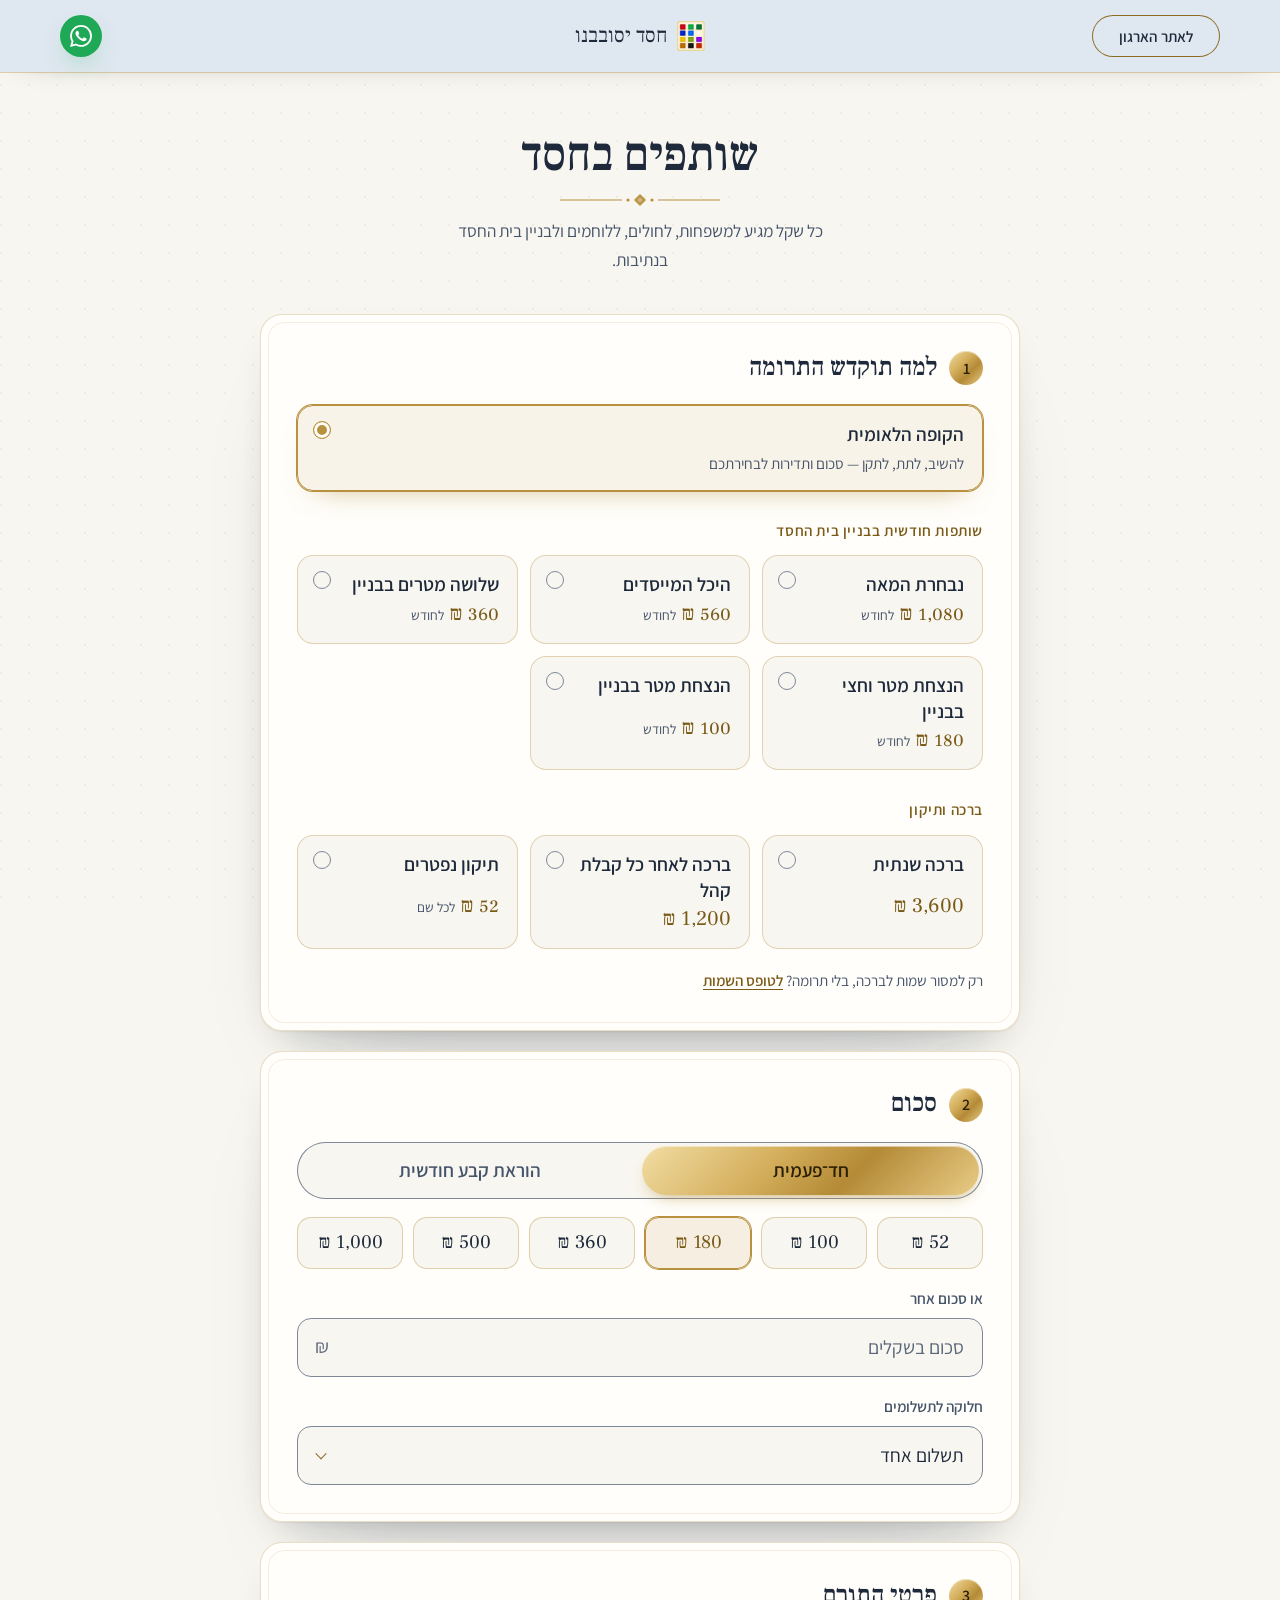
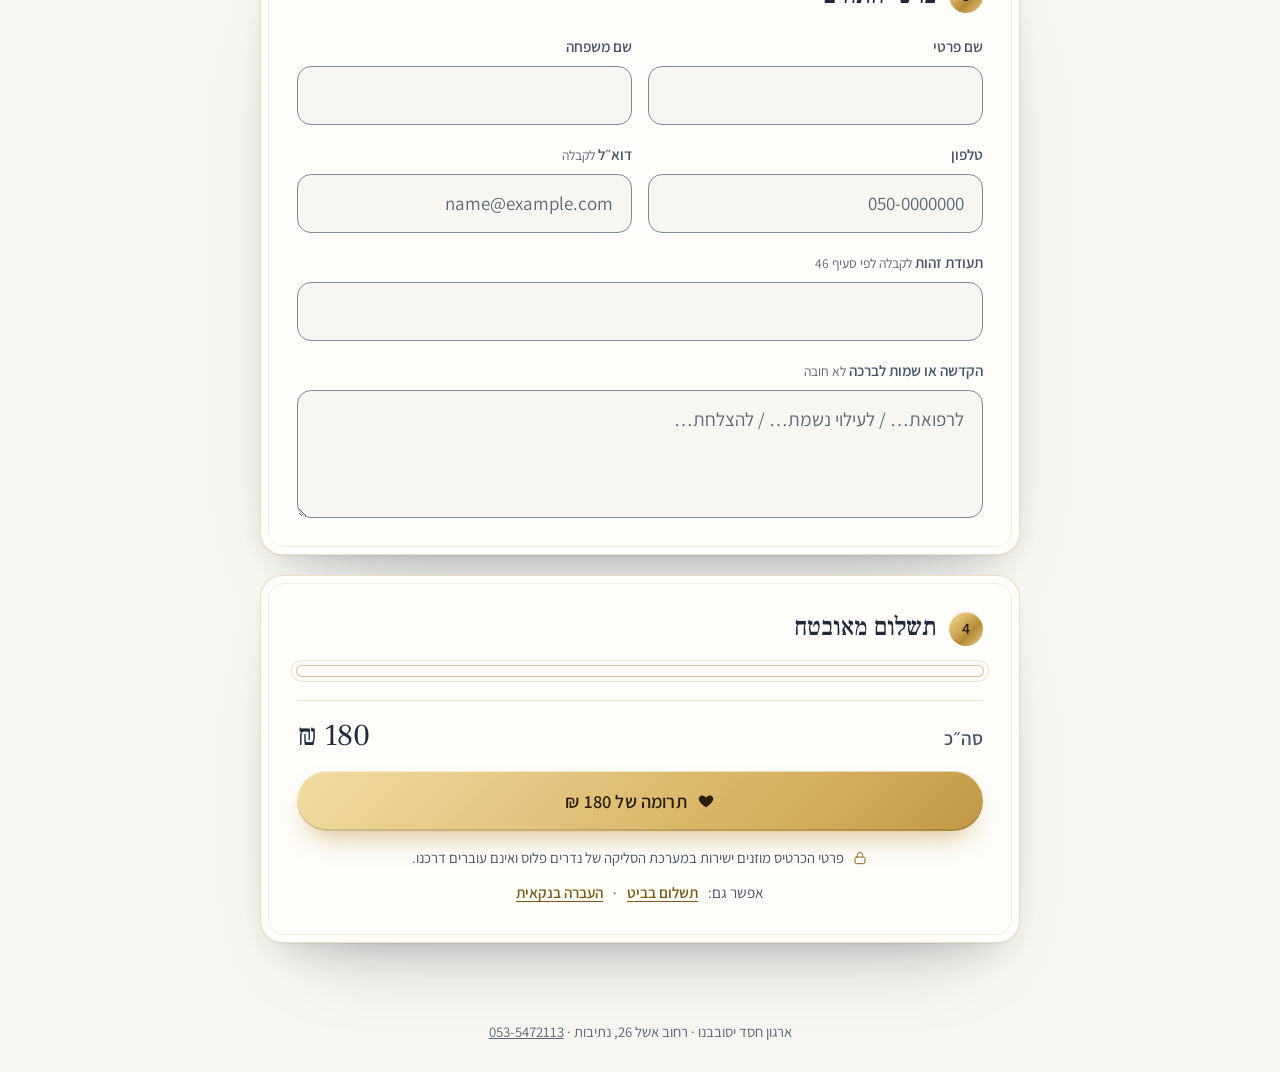
==== donate/index.html @ ac328bd1 "Donation page (donate/): own design, Nedarim Plus iframe for card fields; not linked from the site y" ====
<!DOCTYPE html>
<html lang="he" dir="rtl">
<head>
<meta charset="UTF-8">
<meta name="viewport" content="width=device-width, initial-scale=1, viewport-fit=cover">
<title>תרומה — חסד יסובבנו</title>
<meta name="description" content="שותפים במפעל החסד של ארגון חסד יסובבנו — תרומה חד־פעמית או הוראת קבע, בתשלום מאובטח.">
<meta name="theme-color" content="#DCE6F0">
<meta property="og:title" content="שותפים בחסד — חסד יסובבנו">
<meta property="og:description" content="תרומה חד־פעמית או הוראת קבע לארגון חסד יסובבנו, נתיבות">
<meta property="og:type" content="website">
<meta property="og:locale" content="he_IL">
<meta property="og:image" content="../og-image.jpg">
<link rel="icon" href="../favicon-32.png" sizes="32x32" type="image/png">
<link rel="apple-touch-icon" href="../apple-touch-icon.png">
<link rel="preload" href="../assets/fonts/frank-ruhl-libre-hebrew-500-normal.woff2" as="font" type="font/woff2" crossorigin>
<link rel="preload" href="../assets/fonts/assistant-hebrew-400-normal.woff2" as="font" type="font/woff2" crossorigin>
<link rel="preconnect" href="https://www.matara.pro">
<script>
  (function () {
    var d = document.documentElement, p = null, m = null;
    try { p = localStorage.getItem('hy-palette'); m = localStorage.getItem('hy-mode'); } catch (e) {}
    if (p !== 'sky' && p !== 'sage' && p !== 'dusk') p = 'sky';
    if (m !== 'light' && m !== 'dark') m = 'light';
    d.setAttribute('data-palette', p);
    d.setAttribute('data-mode', m);
    d.classList.add('js');
  })();
</script>
<link rel="stylesheet" href="../assets/css/site.css">
<link rel="stylesheet" href="../assets/css/donate.css">
<script type="module" src="../assets/js/donate.js"></script>
</head>
<body class="give-page">
<a class="skip-link" href="#give">דלג לטופס התרומה</a>

<svg class="sprite" aria-hidden="true" focusable="false" xmlns="http://www.w3.org/2000/svg">
  <symbol id="orn" viewBox="0 0 160 14"><g fill="none" stroke="currentColor" stroke-width="1"><path d="M0 7h62M98 7h62"/><path d="M80 1.5l5.5 5.5L80 12.5 74.5 7z" fill="currentColor"/><path d="M80 4.2L82.8 7 80 9.8 77.2 7z" fill="#fff" fill-opacity=".35" stroke="none"/></g><circle cx="68" cy="7" r="1.6" fill="currentColor"/><circle cx="92" cy="7" r="1.6" fill="currentColor"/></symbol>
  <symbol id="i-heart" viewBox="0 0 24 24"><path d="M12 20.6s-7.6-4.6-9.3-9.5C1.6 7.9 3.6 4.6 7 4.6c2 0 3.4 1.1 5 3 1.6-1.9 3-3 5-3 3.4 0 5.4 3.3 4.3 6.5-1.7 4.9-9.3 9.5-9.3 9.5z" fill="currentColor"/></symbol>
  <symbol id="i-lock" viewBox="0 0 24 24"><g fill="none" stroke="currentColor" stroke-width="1.5" stroke-linecap="round" stroke-linejoin="round"><rect x="4.5" y="10.5" width="15" height="10" rx="2.5"/><path d="M8 10.5V7.8a4 4 0 018 0v2.7"/></g></symbol>
  <symbol id="i-check" viewBox="0 0 24 24"><path fill="none" stroke="currentColor" stroke-width="1.8" stroke-linecap="round" stroke-linejoin="round" d="M5 12.5l4.5 4.5L19 7.5"/></symbol>
  <symbol id="i-receipt" viewBox="0 0 24 24"><g fill="none" stroke="currentColor" stroke-width="1.4" stroke-linecap="round" stroke-linejoin="round"><path d="M6 3h12v18l-2-1.5L14 21l-2-1.5L10 21l-2-1.5L6 21z"/><path d="M9 8h6M9 12h6M9 16h4"/></g></symbol>
  <symbol id="i-wa" viewBox="0 0 24 24"><path fill="currentColor" d="M17.472 14.382c-.297-.149-1.758-.867-2.03-.967-.273-.099-.471-.148-.67.15-.197.297-.767.966-.94 1.164-.173.199-.347.223-.644.075-.297-.15-1.255-.463-2.39-1.475-.883-.788-1.48-1.761-1.653-2.059-.173-.297-.018-.458.13-.606.134-.133.298-.347.446-.52.149-.174.198-.298.298-.497.099-.198.05-.371-.025-.52-.075-.149-.669-1.612-.916-2.207-.242-.579-.487-.5-.669-.51-.173-.008-.371-.01-.57-.01-.198 0-.52.074-.792.372-.272.297-1.04 1.016-1.04 2.479 0 1.462 1.065 2.875 1.213 3.074.149.198 2.096 3.2 5.077 4.487.709.306 1.262.489 1.694.625.712.227 1.36.195 1.871.118.571-.085 1.758-.719 2.006-1.413.248-.694.248-1.289.173-1.413-.074-.124-.272-.198-.57-.347m-5.421 7.403h-.004a9.870 9.870 0 01-5.031-1.378l-.361-.214-3.741.982.998-3.648-.235-.374a9.860 9.860 0 01-1.51-5.26c.001-5.45 4.436-9.884 9.888-9.884 2.64 0 5.122 1.03 6.988 2.898a9.825 9.825 0 012.893 6.994c-.003 5.45-4.437 9.884-9.885 9.884m8.413-18.297A11.815 11.815 0 0012.05 0C5.495 0 .16 5.335.157 11.892c0 2.096.547 4.142 1.588 5.945L.057 24l6.305-1.654a11.882 11.882 0 005.683 1.448h.005c6.554 0 11.890-5.335 11.893-11.893a11.821 11.821 0 00-3.48-8.413z"/></symbol>
</svg>

<header class="site-header give-header">
  <div class="header-bar">
    <a class="btn btn--sm btn--line head-pill head-pill--start" href="../">לאתר הארגון</a>
    <a class="give-brand" href="../"><picture><source srcset="../assets/img/mark.webp" type="image/webp"><img src="../assets/img/mark.png" width="28" height="30" alt=""></picture><span>חסד יסובבנו</span></a>
    <a class="icon-btn icon-btn--wa head-wa" href="https://wa.me/972535472113" target="_blank" rel="noopener noreferrer"><svg width="22" height="22" aria-hidden="true"><use href="#i-wa"/></svg><span class="sr-only">שאלה בוואטסאפ</span></a>
  </div>
</header>

<main class="give-main">
  <section class="give-intro">
    <h1 class="title">שותפים בחסד</h1>
    <svg class="orn" aria-hidden="true"><use href="#orn"/></svg>
    <p class="lede">כל שקל מגיע למשפחות, לחולים, ללוחמים ולבניין בית החסד בנתיבות.</p>
  </section>

  <p class="give-test" data-test-banner hidden>מצב בדיקה — מוסד הבדיקות של נדרים פלוס, לא יתבצע חיוב אמיתי</p>

  <form class="give-form" id="give" novalidate>

    <!-- 1 · purpose -->
    <fieldset class="card give-step">
      <legend class="step-title"><span class="step-num" aria-hidden="true">1</span>למה תוקדש התרומה</legend>

      <div class="cat-group">
        <label class="cat cat--wide">
          <input type="radio" name="cat" value="free" checked
                 data-groupe="הקופה הלאומית. להשיב לתת לתקן" data-kind="free">
          <span class="cat-body">
            <span class="cat-name">הקופה הלאומית</span>
            <span class="cat-note">להשיב, לתת, לתקן — סכום ותדירות לבחירתכם</span>
          </span>
        </label>
      </div>

      <p class="cat-head">שותפות חודשית בבניין בית החסד</p>
      <div class="cat-group cat-group--grid">
        <label class="cat">
          <input type="radio" name="cat" value="meah" data-groupe="נבחרת המאה 1080 שח בחודש" data-kind="monthly" data-amount="1080">
          <span class="cat-body"><span class="cat-name">נבחרת המאה</span><span class="cat-price">1,080 ₪ <small>לחודש</small></span></span>
        </label>
        <label class="cat">
          <input type="radio" name="cat" value="meyasdim" data-groupe="היכל המיסדים 560 שח בחודש" data-kind="monthly" data-amount="560">
          <span class="cat-body"><span class="cat-name">היכל המייסדים</span><span class="cat-price">560 ₪ <small>לחודש</small></span></span>
        </label>
        <label class="cat">
          <input type="radio" name="cat" value="3m" data-groupe="שלוש מטרים לבנין 360 שח בחודש" data-kind="monthly" data-amount="360">
          <span class="cat-body"><span class="cat-name">שלושה מטרים בבניין</span><span class="cat-price">360 ₪ <small>לחודש</small></span></span>
        </label>
        <label class="cat">
          <input type="radio" name="cat" value="1.5m" data-groupe="הנצחת מטר וחצי בבנין 180 שח בחודש" data-kind="monthly" data-amount="180">
          <span class="cat-body"><span class="cat-name">הנצחת מטר וחצי בבניין</span><span class="cat-price">180 ₪ <small>לחודש</small></span></span>
        </label>
        <label class="cat">
          <input type="radio" name="cat" value="1m" data-groupe="הנצחת מטר בבנין 100 שח בחודש" data-kind="monthly" data-amount="100">
          <span class="cat-body"><span class="cat-name">הנצחת מטר בבניין</span><span class="cat-price">100 ₪ <small>לחודש</small></span></span>
        </label>
      </div>

      <p class="cat-head">ברכה ותיקון</p>
      <div class="cat-group cat-group--grid">
        <label class="cat">
          <input type="radio" name="cat" value="shnatit" data-groupe="ברכה שנתית 3600" data-kind="once" data-amount="3600">
          <span class="cat-body"><span class="cat-name">ברכה שנתית</span><span class="cat-price">3,600 ₪</span></span>
        </label>
        <label class="cat">
          <input type="radio" name="cat" value="kabala" data-groupe="ברכה לאחר כל קבלת קהל 1200" data-kind="once" data-amount="1200">
          <span class="cat-body"><span class="cat-name">ברכה לאחר כל קבלת קהל</span><span class="cat-price">1,200 ₪</span></span>
        </label>
        <label class="cat">
          <input type="radio" name="cat" value="niftarim" data-groupe='תיקון נפטרים 52 ש"ח לשם' data-kind="perName" data-amount="52">
          <span class="cat-body"><span class="cat-name">תיקון נפטרים</span><span class="cat-price">52 ₪ <small>לכל שם</small></span></span>
        </label>
      </div>
      <div data-extra-cats hidden>
        <p class="cat-head">מטרות נוספות</p>
        <div class="cat-group cat-group--grid" data-extra-grid></div>
      </div>
      <p class="cat-aside">רק למסור שמות לברכה, בלי תרומה? <a href="https://www.matara.pro/nedarimplus/Forms/2718.html?Version=1&amp;FromMosadId=5776132" target="_blank" rel="noopener noreferrer">לטופס השמות</a></p>
    </fieldset>

    <!-- 2 · amount -->
    <fieldset class="card give-step" data-amount-step>
      <legend class="step-title"><span class="step-num" aria-hidden="true">2</span>סכום</legend>

      <div class="freq" role="radiogroup" aria-label="סוג התרומה" data-freq-group>
        <label class="freq-opt"><input type="radio" name="freq" value="once" checked><span>חד־פעמית</span></label>
        <label class="freq-opt"><input type="radio" name="freq" value="monthly"><span>הוראת קבע חודשית</span></label>
      </div>

      <div class="chips" data-chips>
        <label class="chip"><input type="radio" name="chip" value="52"><span>52 ₪</span></label>
        <label class="chip"><input type="radio" name="chip" value="100"><span>100 ₪</span></label>
        <label class="chip"><input type="radio" name="chip" value="180" checked><span>180 ₪</span></label>
        <label class="chip"><input type="radio" name="chip" value="360"><span>360 ₪</span></label>
        <label class="chip"><input type="radio" name="chip" value="500"><span>500 ₪</span></label>
        <label class="chip"><input type="radio" name="chip" value="1000"><span>1,000 ₪</span></label>
      </div>
      <div class="field field--amount" data-custom-amount>
        <label for="g-amount">או סכום אחר</label>
        <div class="amount-wrap"><input id="g-amount" name="amount" type="text" inputmode="numeric" autocomplete="off" placeholder="סכום בשקלים" aria-describedby="g-amount-err"><span class="amount-cur" aria-hidden="true">₪</span></div>
        <p class="field-err" id="g-amount-err" data-err-for="amount"></p>
      </div>

      <div class="fixed-amount" data-fixed-amount hidden>
        <span class="fixed-label" data-fixed-label></span>
        <span class="fixed-sum" data-fixed-sum></span>
      </div>

      <div class="field" data-names-field hidden>
        <label for="g-names">שמות הנפטרים — שם אחד בכל שורה</label>
        <textarea id="g-names" name="names" rows="4" placeholder="פלוני בן פלונית" aria-describedby="g-names-err"></textarea>
        <p class="field-err" id="g-names-err" data-err-for="names"></p>
      </div>

      <div class="row-2">
        <div class="field" data-payments-field>
          <label for="g-payments">חלוקה לתשלומים</label>
          <div class="select"><select id="g-payments" name="payments">
            <option value="1">תשלום אחד</option>
            <option value="2">2 תשלומים</option><option value="3">3 תשלומים</option><option value="4">4 תשלומים</option>
            <option value="5">5 תשלומים</option><option value="6">6 תשלומים</option><option value="10">10 תשלומים</option>
            <option value="12">12 תשלומים</option>
          </select></div>
        </div>
        <div class="field" data-months-field hidden>
          <label for="g-months">משך הוראת הקבע</label>
          <div class="select"><select id="g-months" name="months">
            <option value="">ללא הגבלה</option>
            <option value="12">12 חודשים</option>
            <option value="24">24 חודשים</option>
            <option value="36">36 חודשים</option>
          </select></div>
        </div>
      </div>
    </fieldset>

    <!-- 3 · donor -->
    <fieldset class="card give-step">
      <legend class="step-title"><span class="step-num" aria-hidden="true">3</span>פרטי התורם</legend>
      <div class="row-2">
        <div class="field"><label for="g-first">שם פרטי</label><input id="g-first" name="first" type="text" autocomplete="given-name" maxlength="50" required aria-describedby="g-first-err"><p class="field-err" id="g-first-err" data-err-for="first"></p></div>
        <div class="field"><label for="g-last">שם משפחה</label><input id="g-last" name="last" type="text" autocomplete="family-name" maxlength="50" required aria-describedby="g-last-err"><p class="field-err" id="g-last-err" data-err-for="last"></p></div>
      </div>
      <div class="row-2">
        <div class="field"><label for="g-phone">טלפון</label><input id="g-phone" name="phone" type="tel" autocomplete="tel" inputmode="tel" dir="ltr" maxlength="20" placeholder="050-0000000" required aria-describedby="g-phone-err"><p class="field-err" id="g-phone-err" data-err-for="phone"></p></div>
        <div class="field"><label for="g-mail">דוא״ל <span class="opt">לקבלה</span></label><input id="g-mail" name="mail" type="email" autocomplete="email" dir="ltr" maxlength="50" placeholder="name@example.com" aria-describedby="g-mail-err"><p class="field-err" id="g-mail-err" data-err-for="mail"></p></div>
      </div>
      <div class="field"><label for="g-zeout">תעודת זהות <span class="opt" data-zeout-opt>לקבלה לפי סעיף 46</span></label><input id="g-zeout" name="zeout" type="text" inputmode="numeric" autocomplete="off" dir="ltr" maxlength="9" aria-describedby="g-zeout-err"><p class="field-err" id="g-zeout-err" data-err-for="zeout"></p></div>
      <div class="field" data-dedication-field><label for="g-comment">הקדשה או שמות לברכה <span class="opt">לא חובה</span></label><textarea id="g-comment" name="comment" rows="2" maxlength="250" placeholder="לרפואת… / לעילוי נשמת… / להצלחת…"></textarea></div>
    </fieldset>

    <!-- 4 · payment -->
    <fieldset class="card give-step give-pay">
      <legend class="step-title"><span class="step-num" aria-hidden="true">4</span>תשלום מאובטח</legend>

      <div class="card-slip" data-card-slip>
        <iframe id="NedarimFrame" title="פרטי כרטיס אשראי — נדרים פלוס" scrolling="no"></iframe>
        <p class="slip-loading" data-slip-loading>טוען טופס תשלום מאובטח…</p>
      </div>
      <p class="field-err field-err--card" data-err-for="card"></p>

      <div class="summary" aria-live="polite">
        <span class="summary-label">סה״כ</span>
        <span class="summary-sum" data-summary></span>
      </div>

      <button class="btn btn--lg btn--block give-submit" type="submit" data-submit>
        <svg width="18" height="18" aria-hidden="true"><use href="#i-heart"/></svg><span data-submit-label>לתרומה</span>
      </button>
      <p class="form-alert" role="alert" data-form-alert></p>

      <p class="secure-note"><svg width="16" height="16" aria-hidden="true"><use href="#i-lock"/></svg>פרטי הכרטיס מוזנים ישירות במערכת הסליקה של נדרים פלוס ואינם עוברים דרכנו.</p>
      <p class="alt-pay" data-alt-pay>אפשר גם: <a href="#" data-alt="bit">תשלום בביט</a><span aria-hidden="true">·</span><a href="#" data-alt="transfer">העברה בנקאית</a></p>
    </fieldset>
  </form>

  <!-- thanks -->
  <section class="card give-thanks" data-thanks tabindex="-1" hidden aria-labelledby="thanks-title">
    <span class="medal"><svg width="30" height="30" aria-hidden="true"><use href="#i-check"/></svg></span>
    <h2 class="title" id="thanks-title" data-thanks-title>תודה רבה!</h2>
    <svg class="orn" aria-hidden="true"><use href="#orn"/></svg>
    <p class="thanks-sum" data-thanks-sum></p>
    <p class="thanks-meta" data-thanks-meta></p>
    <p class="thanks-receipt" data-thanks-receipt hidden><svg width="18" height="18" aria-hidden="true"><use href="#i-receipt"/></svg>קבלה על התרומה תישלח לדוא״ל שהזנתם.</p>
    <p class="thanks-verse">וְהַבּוֹטֵחַ בַּה' חֶסֶד יְסוֹבְבֶנּוּ</p>
    <div class="thanks-actions">
      <a class="btn" data-share target="_blank" rel="noopener noreferrer"><svg width="18" height="18" aria-hidden="true"><use href="#i-wa"/></svg>שתפו חברים</a>
      <a class="btn btn--line" href="../">חזרה לאתר</a>
    </div>
  </section>
</main>

<footer class="give-foot">
  <p>ארגון חסד יסובבנו · רחוב אשל 26, נתיבות · <a href="tel:0535472113" dir="ltr">053-5472113</a></p>
</footer>
</body>
</html>
---- assets/css/site.css ----
/* חסד יסובבנו — royal edition: night, ivory, gold */

/* ---------- fonts ---------- */
@font-face { font-family: 'Frank Ruhl Libre'; font-style: normal; font-weight: 400; font-display: swap; src: url(../fonts/frank-ruhl-libre-hebrew-400-normal.woff2) format('woff2'); unicode-range: U+0307-0308, U+0590-05FF, U+200C-2010, U+20AA, U+25CC, U+FB1D-FB4F; }
@font-face { font-family: 'Frank Ruhl Libre'; font-style: normal; font-weight: 400; font-display: swap; src: url(../fonts/frank-ruhl-libre-latin-400-normal.woff2) format('woff2'); unicode-range: U+0000-00FF, U+0131, U+0152-0153, U+02BB-02BC, U+02C6, U+02DA, U+02DC, U+2000-206F, U+2074, U+20AC, U+2122, U+2191, U+2193, U+2212, U+2215, U+FEFF, U+FFFD; }
@font-face { font-family: 'Frank Ruhl Libre'; font-style: normal; font-weight: 500; font-display: swap; src: url(../fonts/frank-ruhl-libre-hebrew-500-normal.woff2) format('woff2'); unicode-range: U+0307-0308, U+0590-05FF, U+200C-2010, U+20AA, U+25CC, U+FB1D-FB4F; }
@font-face { font-family: 'Frank Ruhl Libre'; font-style: normal; font-weight: 500; font-display: swap; src: url(../fonts/frank-ruhl-libre-latin-500-normal.woff2) format('woff2'); unicode-range: U+0000-00FF, U+0131, U+0152-0153, U+02BB-02BC, U+02C6, U+02DA, U+02DC, U+2000-206F, U+2074, U+20AC, U+2122, U+2191, U+2193, U+2212, U+2215, U+FEFF, U+FFFD; }
@font-face { font-family: 'Assistant'; font-style: normal; font-weight: 400; font-display: swap; src: url(../fonts/assistant-hebrew-400-normal.woff2) format('woff2'); unicode-range: U+0307-0308, U+0590-05FF, U+200C-2010, U+20AA, U+25CC, U+FB1D-FB4F; }
@font-face { font-family: 'Assistant'; font-style: normal; font-weight: 400; font-display: swap; src: url(../fonts/assistant-latin-400-normal.woff2) format('woff2'); unicode-range: U+0000-00FF, U+0131, U+0152-0153, U+02BB-02BC, U+02C6, U+02DA, U+02DC, U+2000-206F, U+2074, U+20AC, U+2122, U+2191, U+2193, U+2212, U+2215, U+FEFF, U+FFFD; }
@font-face { font-family: 'Assistant'; font-style: normal; font-weight: 600; font-display: swap; src: url(../fonts/assistant-hebrew-600-normal.woff2) format('woff2'); unicode-range: U+0307-0308, U+0590-05FF, U+200C-2010, U+20AA, U+25CC, U+FB1D-FB4F; }
@font-face { font-family: 'Assistant'; font-style: normal; font-weight: 600; font-display: swap; src: url(../fonts/assistant-latin-600-normal.woff2) format('woff2'); unicode-range: U+0000-00FF, U+0131, U+0152-0153, U+02BB-02BC, U+02C6, U+02DA, U+02DC, U+2000-206F, U+2074, U+20AC, U+2122, U+2191, U+2193, U+2212, U+2215, U+FEFF, U+FFFD; }

/* ---------- palettes: 3 palettes × light / dark. "night" = the band surfaces (hero, pillars, footer) ---------- */
/* every text pair here is checked to WCAG 2.2 AA by tools/contrast-check.cjs */

/* 1 · כחול עדין — powder blue, ivory, gold */
:root, :root[data-palette="sky"] {
  color-scheme: light;
  --ivory: #F8F6F0; --ivory-2: #EEF2F6; --paper: #FFFEFB;
  --ink: #1E2A3B; --ink-2: #46546A; --ink-3: #5B6779;
  --night: #DCE6F0; --night-2: #E6EDF5; --night-3: #F1F5F9; --night-rgb: 220 230 240;
  --on-night: #1E2A3B; --on-night-2: #3E4C61;
  --band-card-1: #F7FAFC; --band-card-2: #EBF1F7;
  --medal-1: #FFFFFF; --medal-2: #EEF2F6; --bmedal-1: #FFFFFF; --bmedal-2: #E6EDF5;
  --gold: #B8913F; --gold-lo: #8E6B24; --gold-ink: #7A5A17; --gold-hi: #74561A; --gold-rgb: 184 145 63;
  --g1: #F1DDA4; --g2: #D4AE5B; --g3: #B48A36; --g4: #E8CC86; --on-gold: #2A1E05;
  --title-1: #1E2A3B; --title-2: #6E5418;
  --field-bg: #F8F6F0; --field-border: #7D8899;
  --ok: #2F6B3F; --danger: #B3263A;
  --shadow-rgb: 30 42 59; --sheen: rgb(255 255 255 / .9);
  --dust: #B08A3E;
}
:root[data-palette="sky"][data-mode="dark"] {
  color-scheme: dark;
  --ivory: #151B26; --ivory-2: #1A2130; --paper: #1F2838;
  --ink: #EEF1F5; --ink-2: #C5CCD7; --ink-3: #A3ADBC;
  --night: #263346; --night-2: #2C3A50; --night-3: #34455F; --night-rgb: 38 51 70;
  --on-night: #F5F2EA; --on-night-2: #CDD4DF;
  --band-card-1: #31405A; --band-card-2: #2A374D;
  --medal-1: #2A3549; --medal-2: #1F2838; --bmedal-1: #3A4B68; --bmedal-2: #2A374D;
  --gold: #CBA65A; --gold-lo: #D9B970; --gold-ink: #E3C887; --gold-hi: #E8D29C; --gold-rgb: 203 166 90;
  --title-1: #FFFFFF; --title-2: #E2C47E;
  --field-bg: #151B26; --field-border: #6F7B8E;
  --ok: #8FD3A0; --danger: #FF9AA6;
  --shadow-rgb: 0 0 0; --sheen: rgb(255 255 255 / .05);
  --dust: #F0D58E;
}

/* 2 · ירוק מרווה — sage, linen, brass */
:root[data-palette="sage"] {
  color-scheme: light;
  --ivory: #F7F6EF; --ivory-2: #EDF2EC; --paper: #FFFEFA;
  --ink: #1F2B25; --ink-2: #46554C; --ink-3: #5A6A60;
  --night: #DCE7DD; --night-2: #E6EEE6; --night-3: #F1F6F0; --night-rgb: 220 231 221;
  --on-night: #1F2B25; --on-night-2: #3F5046;
  --band-card-1: #F7FAF6; --band-card-2: #EBF2EB;
  --medal-1: #FFFFFF; --medal-2: #EDF2EC; --bmedal-1: #FFFFFF; --bmedal-2: #E6EEE6;
  --gold: #A88A3E; --gold-lo: #83681F; --gold-ink: #6F5714; --gold-hi: #6A5313; --gold-rgb: 168 138 62;
  --g1: #EFE2AE; --g2: #CDB062; --g3: #A98C3A; --g4: #E2CF8A; --on-gold: #261D06;
  --title-1: #1F2B25; --title-2: #66501A;
  --field-bg: #F7F6EF; --field-border: #7B887F;
  --ok: #2F6B3F; --danger: #B3263A;
  --shadow-rgb: 31 43 37; --sheen: rgb(255 255 255 / .9);
  --dust: #A88A3E;
}
/* dark: every palette shares one night; the palette lives in its stone — emerald (ברקת) set in brass */
:root[data-palette="sage"][data-mode="dark"] {
  color-scheme: dark;
  --ivory: #151B26; --ivory-2: #1A2130; --paper: #1F2838;
  --ink: #EEF1F5; --ink-2: #C5CCD7; --ink-3: #A3ADBC;
  --night: #263346; --night-2: #2C3A50; --night-3: #34455F; --night-rgb: 38 51 70;
  --on-night: #F5F2EA; --on-night-2: #CDD4DF;
  --band-card-1: #31405A; --band-card-2: #2A374D;
  --medal-1: #2A3549; --medal-2: #1F2838; --bmedal-1: #3A4B68; --bmedal-2: #2A374D;
  --gold: #4CC596; --gold-lo: #5FD3A5; --gold-ink: #7FDDB5; --gold-hi: #9BE6C6; --gold-rgb: 76 197 150;
  --title-1: #FFFFFF; --title-2: #A8E8CB;
  --field-bg: #151B26; --field-border: #6F7B8E;
  --ok: #8FD3A0; --danger: #FF9AA6;
  --shadow-rgb: 0 0 0; --sheen: rgb(255 255 255 / .05);
  --dust: #9BE6C6;
}

/* 3 · סגול ערב — dusk mauve, pearl, rose gold */
:root[data-palette="dusk"] {
  color-scheme: light;
  --ivory: #F8F5F3; --ivory-2: #F1ECF2; --paper: #FFFEFC;
  --ink: #2A2230; --ink-2: #54485C; --ink-3: #685C70;
  --night: #E6DEEA; --night-2: #EEE8F1; --night-3: #F6F2F8; --night-rgb: 230 222 234;
  --on-night: #2A2230; --on-night-2: #4A3F52;
  --band-card-1: #FBF8FC; --band-card-2: #F1EBF4;
  --medal-1: #FFFFFF; --medal-2: #F1ECF2; --bmedal-1: #FFFFFF; --bmedal-2: #EEE8F1;
  --gold: #B4806A; --gold-lo: #935F4A; --gold-ink: #844F3B; --gold-hi: #7E4B37; --gold-rgb: 180 128 106;
  --g1: #F3D6C7; --g2: #DBA88F; --g3: #BE8269; --g4: #ECC6B2; --on-gold: #2E160C;
  --title-1: #2A2230; --title-2: #7E4B37;
  --field-bg: #F8F5F3; --field-border: #887C8F;
  --ok: #2F6B3F; --danger: #B3263A;
  --shadow-rgb: 42 34 48; --sheen: rgb(255 255 255 / .9);
  --dust: #B4806A;
}
/* dark: the shared night, with amethyst (אחלמה) set in rose gold */
:root[data-palette="dusk"][data-mode="dark"] {
  color-scheme: dark;
  --ivory: #151B26; --ivory-2: #1A2130; --paper: #1F2838;
  --ink: #EEF1F5; --ink-2: #C5CCD7; --ink-3: #A3ADBC;
  --night: #263346; --night-2: #2C3A50; --night-3: #34455F; --night-rgb: 38 51 70;
  --on-night: #F5F2EA; --on-night-2: #CDD4DF;
  --band-card-1: #31405A; --band-card-2: #2A374D;
  --medal-1: #2A3549; --medal-2: #1F2838; --bmedal-1: #3A4B68; --bmedal-2: #2A374D;
  --gold: #A77BE0; --gold-lo: #BC9AF0; --gold-ink: #CDB2F5; --gold-hi: #DCC8FA; --gold-rgb: 167 123 224;
  --title-1: #FFFFFF; --title-2: #D9C3F7;
  --field-bg: #151B26; --field-border: #6F7B8E;
  --ok: #8FD3A0; --danger: #FF9AA6;
  --shadow-rgb: 0 0 0; --sheen: rgb(255 255 255 / .05);
  --dust: #D7C2F7;
}

/* ---------- tokens ---------- */
:root {
  --gold-grad: linear-gradient(135deg, var(--g1) 0%, var(--g2) 38%, var(--g3) 62%, var(--g4) 100%);
  --focus: var(--gold-ink);

  --font-display: 'Frank Ruhl Libre', 'Times New Roman', serif;
  --font-body: 'Assistant', system-ui, -apple-system, 'Segoe UI', Arial, sans-serif;

  --gutter: max(20px, env(safe-area-inset-left), env(safe-area-inset-right));
  --radius: 22px;
  --header-h: 72px;
  --hair: 1px solid rgb(var(--gold-rgb) / .38);
  --lift:
    0 1px 0 var(--sheen) inset,
    0 1px 2px rgb(var(--shadow-rgb) / .06),
    0 18px 40px -22px rgb(var(--shadow-rgb) / .28),
    0 50px 90px -60px rgb(var(--shadow-rgb) / .35);
  --lift-hi:
    0 1px 0 var(--sheen) inset,
    0 2px 4px rgb(var(--shadow-rgb) / .06),
    0 28px 56px -24px rgb(var(--shadow-rgb) / .34),
    0 70px 120px -70px rgb(var(--shadow-rgb) / .4);
  --ease: cubic-bezier(.22, .61, .36, 1);
}
html { transition: background-color .4s var(--ease); }

/* ---------- base ---------- */
*, *::before, *::after { box-sizing: border-box; }
* { margin: 0; }
html { -webkit-text-size-adjust: 100%; text-size-adjust: 100%; scroll-padding-top: calc(var(--header-h) + 28px); overflow-x: hidden; overflow-x: clip; -webkit-tap-highlight-color: rgb(var(--gold-rgb) / .14); }
html:not(.lenis) { scroll-behavior: smooth; }
@media (prefers-reduced-motion: reduce) { html:not(.lenis) { scroll-behavior: auto; } }
body {
  min-height: 100svh; background: var(--ivory); color: var(--ink);
  font-family: var(--font-body); font-size: 1.125rem; line-height: 1.75;
  text-rendering: optimizeLegibility; -webkit-font-smoothing: antialiased; overflow-x: hidden; overflow-x: clip;
}
@media (min-width: 1024px) { body { font-size: 1.1875rem; } }
img, svg, canvas { display: block; max-width: 100%; }
a { color: inherit; }
ul, ol { list-style: none; padding: 0; }
button, input, select, textarea { font: inherit; color: inherit; }
strong { font-weight: 600; }
::selection { background: rgb(var(--gold-rgb) / .3); }
:focus-visible { outline: 2px solid var(--focus); outline-offset: 3px; border-radius: 8px; }
.sprite { position: absolute; width: 0; height: 0; overflow: hidden; }
.sr-only { position: absolute !important; width: 1px; height: 1px; padding: 0; margin: -1px; overflow: hidden; clip: rect(0 0 0 0); white-space: nowrap; border: 0; }
.skip-link { position: fixed; top: 12px; inset-inline-start: 12px; z-index: 100; padding: 10px 18px; border-radius: 999px; background: var(--night); color: var(--gold-hi); text-decoration: none; transform: translateY(-160%); transition: transform .2s; }
.skip-link:focus { transform: none; }
.container { width: min(1160px, 100% - 2 * var(--gutter)); margin-inline: auto; }
.container.narrow { max-width: 880px; }
.section { --sec-bg: var(--ivory); position: relative; padding-block: clamp(80px, 11vw, 140px); }
.section--alt { --sec-bg: var(--ivory-2); background: var(--ivory-2); }
.section--night { background: radial-gradient(120% 90% at 50% 0%, var(--night-3), var(--night) 70%); color: var(--on-night); }
/* faint damask of the emblem grid behind ivory sections */
.section--alt::before, .section--ivory::before {
  content: ''; position: absolute; inset: 0; pointer-events: none; opacity: .5;
  background-image: radial-gradient(circle at 1px 1px, rgb(var(--gold-rgb) / .22) 1px, transparent 1.4px);
  background-size: 28px 28px;
  mask-image: linear-gradient(180deg, transparent, #000 20%, #000 80%, transparent);
}
.section > .container { position: relative; }

/* ---------- ornaments ---------- */
.orn { width: 160px; height: 14px; color: var(--gold); }
.section--night .orn { color: var(--gold-hi); }

/* ---------- cartouche: every section title, framed and exactly centred ---------- */
.cartouche {
  position: relative; display: grid; justify-items: center; gap: 12px;
  width: min(100%, 680px); margin: 0 auto clamp(48px, 6vw, 72px);
  padding: 34px clamp(24px, 5vw, 56px) 30px; text-align: center;
}
.cartouche::before, .cartouche::after { content: ''; position: absolute; pointer-events: none; }
.cartouche::before { inset: 0; border: var(--hair); border-radius: 4px; }
.cartouche::after { inset: 6px; border: 1px solid rgb(var(--gold-rgb) / .2); border-radius: 2px; }
.cartouche .c-corner { position: absolute; width: 11px; height: 11px; background: var(--sec-bg); border: 1px solid var(--gold); rotate: 45deg; }
.section--night .cartouche .c-corner { background: var(--night-2); border-color: var(--gold-hi); }
.c-corner:nth-of-type(1) { top: -6px; inset-inline-start: -6px; }
.c-corner:nth-of-type(2) { top: -6px; inset-inline-end: -6px; }
.c-corner:nth-of-type(3) { bottom: -6px; inset-inline-start: -6px; }
.c-corner:nth-of-type(4) { bottom: -6px; inset-inline-end: -6px; }
.kicker { font-weight: 600; font-size: .9rem; letter-spacing: .22em; color: var(--gold-ink); }
.section--night .kicker { color: var(--gold-hi); }
.title { font-family: var(--font-display); font-weight: 500; font-size: clamp(2rem, 4vw, 3rem); line-height: 1.15; }
.lede { max-width: 50ch; color: var(--ink-2); font-size: 1.08rem; line-height: 1.65; }
.section--night .lede { color: var(--on-night-2); }

/* ---------- buttons ---------- */
.btn {
  position: relative; display: inline-flex; align-items: center; justify-content: center; gap: 10px;
  min-height: 52px; padding: 13px 32px; border: 0; border-radius: 999px;
  font-weight: 600; font-size: 1.0625rem; line-height: 1.2; letter-spacing: .01em;
  text-decoration: none; cursor: pointer; white-space: nowrap;
  color: var(--on-gold); background: var(--gold-grad); background-size: 200% 100%; background-position: 0 0;
  box-shadow: inset 0 1px 0 rgb(255 255 255 / .55), inset 0 -2px 0 rgb(0 0 0 / .12), 0 14px 30px -14px rgb(var(--gold-rgb) / .8);
  transition: transform .3s var(--ease), box-shadow .3s var(--ease), background-position .6s var(--ease);
}
/* touch screens keep :hover after a tap, so the lift only applies with a real pointer */
@media (hover: hover) { .btn:hover { transform: translateY(-2px); background-position: 100% 0; box-shadow: inset 0 1px 0 rgb(255 255 255 / .6), inset 0 -2px 0 rgb(0 0 0 / .12), 0 20px 40px -16px rgb(var(--gold-rgb) / .9); } }
.btn:active { transform: translateY(1px); }
.btn--line { color: var(--ink); background: transparent; box-shadow: inset 0 0 0 1px var(--gold-lo); }
.btn--line:hover { background: rgb(var(--gold-rgb) / .12); box-shadow: inset 0 0 0 1.5px var(--gold-lo); }
.section--night .btn--line, .hero .btn--line { color: var(--on-night); box-shadow: inset 0 0 0 1px var(--gold-hi); }
.btn--sm { min-height: 42px; padding: 8px 22px; font-size: .95rem; }
.btn--lg { min-height: 60px; padding: 16px 44px; font-size: 1.15rem; }
.btn--block { width: 100%; }
.btn svg { flex: none; }
.icon-btn { display: inline-grid; place-items: center; flex: none; width: 46px; height: 46px; border: 0; border-radius: 50%; background: transparent; color: var(--on-night); box-shadow: inset 0 0 0 1px rgb(var(--gold-rgb) / .5); cursor: pointer; }
.icon-btn--wa { color: #fff; background: #1FA855; box-shadow: 0 12px 26px -12px rgb(31 168 85 / .7); }

/* ---------- header ---------- */
/* separated from the first frame: soft veil + gold hairline; scrolling only deepens the veil */
.site-header { position: fixed; z-index: 50; top: 0; inset-inline: 0; background: rgb(var(--night-rgb) / .62); -webkit-backdrop-filter: blur(10px); backdrop-filter: blur(10px); box-shadow: 0 1px 0 rgb(var(--gold-rgb) / .4), 0 10px 28px -22px rgb(var(--shadow-rgb) / .4); transition: background-color .4s var(--ease), box-shadow .4s var(--ease); }
/* three columns on every width: equal pills on the sides, nav (desktop) or menu (phones) exactly centred */
.header-bar { width: min(1160px, 100% - 2 * var(--gutter)); height: var(--header-h); margin-inline: auto; display: grid; grid-template-columns: 1fr auto 1fr; align-items: center; gap: 12px; color: var(--on-night); }
.scrolled .site-header { background: rgb(var(--night-rgb) / .97); box-shadow: 0 1px 0 rgb(var(--gold-rgb) / .5), 0 14px 34px -22px rgb(var(--shadow-rgb) / .55); }
.head-pill { width: 128px; padding-inline: 12px; }
.head-pill--start { grid-column: 1; justify-self: start; }
.head-pill--end { grid-column: 3; justify-self: end; }
.nav, .menu-btn { grid-column: 2; grid-row: 1; }
.menu-btn { width: 52px; height: 52px; }
.nav { display: none; gap: 2px; }
.nav a { position: relative; padding: 8px 14px; text-decoration: none; font-weight: 600; font-size: .98rem; color: var(--on-night-2); transition: color .2s; }
.nav a::after { content: ''; position: absolute; bottom: 2px; left: 50%; width: 0; height: 1px; background: var(--gold-hi); transition: width .3s var(--ease), left .3s var(--ease); }
.nav a:hover, .nav a[aria-current="true"] { color: var(--on-night); }
.nav a:hover::after, .nav a[aria-current="true"]::after { left: 14px; width: calc(100% - 28px); }
@media (min-width: 1024px) { .nav { display: flex; } .menu-btn { display: none; } .header-bar { gap: 16px; } }
@media (max-width: 400px) { .head-pill { width: 116px; font-size: .9rem; } .menu-btn { width: 48px; height: 48px; } }
@media (max-width: 360px) { .header-bar { gap: 8px; } .head-pill { width: 104px; padding-inline: 8px; font-size: .85rem; } .menu-btn { width: 44px; height: 44px; } }
/* once scrolling, the bar slims down so it takes little of a phone screen */
.header-bar { transition: height .35s var(--ease); }
.head-pill { transition: min-height .35s var(--ease), padding .35s var(--ease), font-size .35s var(--ease), transform .3s var(--ease), box-shadow .3s var(--ease), background-position .6s var(--ease); }
.menu-btn, .menu-btn svg { transition: width .35s var(--ease), height .35s var(--ease); }
.scrolled .header-bar { height: 58px; }
.scrolled .head-pill { min-height: 36px; padding-block: 6px; }
.scrolled .menu-btn { width: 40px; height: 40px; }
.scrolled .menu-btn svg { width: 22px; height: 22px; }
@media (max-width: 767px) {
  .scrolled .header-bar { height: 50px; }
  .scrolled .head-pill { min-height: 34px; padding-block: 4px; font-size: .85rem; }
  .scrolled .menu-btn { width: 36px; height: 36px; }
  .scrolled .menu-btn svg { width: 20px; height: 20px; }
}

/* ---------- menu ---------- */
.menu { width: min(92vw, 420px); margin: auto; padding: 60px 28px 32px; border: var(--hair); border-radius: 26px; background: var(--night); color: var(--on-night); box-shadow: 0 40px 90px -30px rgb(var(--shadow-rgb) / .5); }
.menu::backdrop { background: rgb(var(--shadow-rgb) / .45); -webkit-backdrop-filter: blur(6px); backdrop-filter: blur(6px); }
.menu-close { position: absolute; top: 14px; inset-inline-end: 14px; }
.menu-nav { display: grid; gap: 4px; text-align: center; }
.menu-nav a { padding: 10px 16px; text-decoration: none; font-family: var(--font-display); font-size: 1.55rem; }
.menu-nav a:hover { color: var(--gold-hi); }
.menu .orn { margin: 18px auto; }

/* ---------- hero ---------- */
.hero { position: relative; overflow: clip; color: var(--on-night); background: radial-gradient(90% 70% at 50% 38%, var(--night-3) 0%, var(--night-2) 45%, var(--night) 100%); }
.hero::after { content: ''; position: absolute; inset: auto 0 0; height: 120px; pointer-events: none; background: linear-gradient(180deg, transparent, rgb(var(--night-rgb) / .6)); }
.hero-stage { position: relative; min-height: 100svh; display: grid; place-items: center; padding: calc(var(--header-h) + 32px) var(--gutter) 96px; }
.hero-canvas { position: absolute; inset: 0; width: 100%; height: 100%; opacity: 0; transition: opacity 1.6s var(--ease); }
.hero-canvas.is-live { opacity: calc(1 - var(--hero-p, 0) * 1.1); }
.hero-copy { position: relative; z-index: 1; width: min(100%, 780px); display: grid; justify-items: center; gap: 16px; text-align: center; }
/* framed title: double gold rule, diamond corners, one light sweep on load */
.title-frame { position: relative; isolation: isolate; display: grid; justify-items: center; gap: 12px; margin-bottom: 6px; padding: clamp(30px, 4vw, 46px) clamp(26px, 6vw, 76px) clamp(26px, 3.4vw, 40px); background: radial-gradient(closest-side, rgb(var(--night-rgb) / .6), rgb(var(--night-rgb) / .25)); }
/* the logo's stone colours drift slowly behind the title, like light through a gem */
/* the mask makes Safari clip the spinning layer to the rounded box */
.tf-glow { position: absolute; inset: 8px; z-index: -1; overflow: hidden; border-radius: 2px; pointer-events: none; -webkit-mask-image: linear-gradient(#000 0 0); }
.tf-glow::before { content: ''; position: absolute; inset: -80%; background: conic-gradient(from 0deg, #C8202F, #E0AE22, #22A04F, #2F6FE0, #8A35D6, #C8202F); filter: blur(46px); opacity: .13; animation: glow-turn 48s linear infinite; }
[data-mode="dark"] .tf-glow::before { opacity: .18; }
@keyframes glow-turn { to { transform: rotate(1turn); } }
.title-frame::before, .title-frame::after { content: ''; position: absolute; pointer-events: none; }
.title-frame::before { inset: 0; border: 1px solid rgb(var(--gold-rgb) / .75); border-radius: 4px; }
.title-frame::after { inset: 7px; border: 1px solid rgb(var(--gold-rgb) / .32); border-radius: 2px; }
.tf-corner { position: absolute; width: 11px; height: 11px; rotate: 45deg; background: var(--gold); }
.tf-corner:nth-of-type(1) { top: -5.5px; inset-inline-start: -5.5px; }
.tf-corner:nth-of-type(2) { top: -5.5px; inset-inline-end: -5.5px; }
.tf-corner:nth-of-type(3) { bottom: -5.5px; inset-inline-start: -5.5px; }
.tf-corner:nth-of-type(4) { bottom: -5.5px; inset-inline-end: -5.5px; }
.tf-sheen {
  position: absolute; inset: 0; padding: 1.5px; border-radius: 4px; pointer-events: none; opacity: 0;
  background: linear-gradient(115deg, transparent 42%, var(--g1) 50%, transparent 58%) 0 0 / 250% 100% no-repeat;
  -webkit-mask: linear-gradient(#000 0 0) content-box, linear-gradient(#000 0 0); -webkit-mask-composite: xor;
  mask: linear-gradient(#000 0 0) content-box, linear-gradient(#000 0 0); mask-composite: exclude;
}
.motion .tf-sheen { animation: sheen 2.4s 1.1s var(--ease) both; }
@keyframes sheen { 0% { opacity: 1; background-position: -5% 0; } 85% { opacity: 1; } 100% { opacity: 0; background-position: 105% 0; } }
.hero-title { font-family: var(--font-display); font-weight: 500; font-size: clamp(3.2rem, 8.4vw, 6rem); line-height: 1.02; letter-spacing: -.005em; background: linear-gradient(180deg, var(--title-1) 35%, var(--title-2) 100%); -webkit-background-clip: text; background-clip: text; color: transparent; }
.hero-sub { font-family: var(--font-display); font-size: clamp(1.3rem, 2.6vw, 1.8rem); color: var(--on-night); }
.hero-verse { font-family: var(--font-display); font-size: clamp(1.1rem, 1.9vw, 1.3rem); letter-spacing: .03em; color: var(--gold-hi); }
.hero-ctas { display: flex; flex-wrap: wrap; justify-content: center; gap: 14px; margin-top: 14px; }
.motion .hero-copy > * { animation: rise 1.1s var(--ease) both; }
.motion .hero-copy > :nth-child(2) { animation-delay: .1s; } .motion .hero-copy > :nth-child(3) { animation-delay: .2s; }
.motion .hero-copy > :nth-child(4) { animation-delay: .3s; } .motion .hero-copy > :nth-child(5) { animation-delay: .4s; }
.motion .hero-copy > :nth-child(6) { animation-delay: .5s; } .motion .hero-copy > :nth-child(7) { animation-delay: .6s; }
@keyframes rise { from { opacity: 0; transform: translateY(18px); } }
.scroll-cue { position: absolute; z-index: 1; bottom: 26px; left: 50%; translate: -50% 0; width: 1px; height: 54px; background: linear-gradient(180deg, transparent, var(--gold-hi)); opacity: calc(.8 - var(--hero-p, 0) * 3); }
.motion .scroll-cue { animation: cue 2.4s ease-in-out infinite; transform-origin: top; }
@keyframes cue { 0% { transform: scaleY(0); } 50% { transform: scaleY(1); } 100% { transform: scaleY(1); opacity: 0; } }
@media (max-width: 767px) {
  .hero-stage { padding-top: calc(var(--header-h) + 28px); padding-bottom: 72px; }
  .hero-ctas { width: 100%; }
  .hero-ctas .btn { flex: 1 1 100%; }
}

/* ---------- cards ---------- */
.card { position: relative; background: var(--paper); border-radius: var(--radius); border: 1px solid rgb(var(--gold-rgb) / .3); box-shadow: var(--lift); }
.card::before { content: ''; position: absolute; inset: 7px; border-radius: calc(var(--radius) - 6px); border: 1px solid rgb(var(--gold-rgb) / .16); pointer-events: none; }
.card--night { background: linear-gradient(180deg, var(--band-card-1), var(--band-card-2)); border-color: rgb(var(--gold-rgb) / .35); color: var(--on-night); box-shadow: 0 1px 0 var(--sheen) inset, 0 30px 70px -40px rgb(var(--shadow-rgb) / .55); }
.card--night::before { border-color: rgb(var(--gold-rgb) / .14); }
.lift { transition: transform .5s var(--ease), box-shadow .5s var(--ease); }
@media (hover: hover) { .lift:hover { transform: translateY(-6px); box-shadow: var(--lift-hi); } }

/* medallion icon */
.medal { display: inline-grid; place-items: center; flex: none; width: 64px; height: 64px; border-radius: 50%; background: radial-gradient(circle at 35% 30%, var(--medal-1), var(--medal-2) 70%); box-shadow: 0 0 0 1px rgb(var(--gold-rgb) / .6), 0 0 0 5px var(--paper), 0 0 0 6px rgb(var(--gold-rgb) / .35), 0 14px 26px -12px rgb(var(--shadow-rgb) / .35); }
.medal svg { color: var(--gold-lo); }
.card--night .medal, .section--night .medal { background: radial-gradient(circle at 35% 30%, var(--bmedal-1), var(--bmedal-2) 75%); box-shadow: 0 0 0 1px rgb(var(--gold-rgb) / .7), 0 0 0 5px var(--band-card-2), 0 0 0 6px rgb(var(--gold-rgb) / .3), 0 14px 26px -12px rgb(var(--shadow-rgb) / .45); }
.card--night .medal svg, .section--night .medal svg { color: var(--gold-hi); }
.medal--sm { width: 48px; height: 48px; }

/* ---------- stats ---------- */
.stats-grid { display: grid; grid-template-columns: repeat(4, 1fr); }
.stats-band { padding: 8px; }
.stat { position: relative; display: grid; justify-items: center; gap: 2px; padding: 26px 12px; text-align: center; }
.stat + .stat::before { content: ''; position: absolute; inset-block: 26%; inset-inline-start: 0; width: 1px; background: linear-gradient(180deg, transparent, rgb(var(--gold-rgb) / .5), transparent); }
.stat-num { font-family: var(--font-display); font-weight: 500; font-size: clamp(2.2rem, 4vw, 3rem); line-height: 1.05; color: var(--ink); }
.stat-label { font-weight: 600; font-size: .98rem; color: var(--ink-2); }
@media (max-width: 767px) {
  .stats-grid { grid-template-columns: repeat(2, 1fr); }
  .stat:nth-child(3)::before { display: none; }
  .stat:nth-child(n+3) { border-top: 1px solid rgb(var(--gold-rgb) / .25); }
}

/* ---------- about ---------- */
.about-panel { display: grid; justify-items: center; gap: 18px; padding: clamp(36px, 5vw, 60px); text-align: center; }
.about-badge { padding: 6px 20px; border-radius: 999px; border: 1px solid var(--gold-lo); font-weight: 600; font-size: .95rem; letter-spacing: .04em; color: var(--gold-ink); }
.about-panel p { max-width: 62ch; color: var(--ink-2); }
.about-panel .lead { font-family: var(--font-display); font-size: clamp(1.25rem, 2vw, 1.45rem); line-height: 1.6; color: var(--ink); }
/* the full logo always sits on its own ivory plaque, so its dark lettering reads in every mode */
.logo-plaque { position: relative; width: min(100%, 330px); margin: 4px 0 8px; padding: 30px 30px 26px; border-radius: 6px; background: linear-gradient(180deg, #FFFEFA, #F7F1E3); box-shadow: 0 0 0 1px #C9A14A, 0 0 0 6px #FFFDF7, 0 0 0 7px rgb(201 161 74 / .55), 0 26px 50px -26px rgb(var(--shadow-rgb) / .5); }
[data-mode="dark"] .logo-plaque { box-shadow: 0 0 0 1px #C9A14A, 0 0 0 6px #FFFDF7, 0 0 0 7px rgb(201 161 74 / .55), 0 0 80px -24px rgb(var(--gold-rgb) / .55), 0 30px 60px -30px rgb(0 0 0 / .7); }
.logo-plaque img { display: block; width: 100%; height: auto; }
.lp-corner { position: absolute; z-index: 1; width: 10px; height: 10px; rotate: 45deg; background: #C9A14A; }
.lp-corner:nth-of-type(1) { top: -12px; inset-inline-start: -12px; }
.lp-corner:nth-of-type(2) { top: -12px; inset-inline-end: -12px; }
.lp-corner:nth-of-type(3) { bottom: -12px; inset-inline-start: -12px; }
.lp-corner:nth-of-type(4) { bottom: -12px; inset-inline-end: -12px; }
@media (max-width: 480px) { .logo-plaque { width: min(100%, 260px); padding: 24px 22px 20px; } }

/* ---------- pillars (night) ---------- */
.pillars-grid { display: flex; flex-wrap: wrap; justify-content: center; gap: 22px; }
.pillar { flex: 0 1 calc((100% - 66px) / 4); min-width: 236px; display: grid; justify-items: center; align-content: start; gap: 12px; padding: 36px 22px 30px; text-align: center; }
.pillar h3 { font-family: var(--font-display); font-weight: 500; font-size: 1.35rem; line-height: 1.25; }
.pillar p { color: var(--on-night-2); font-size: 1rem; line-height: 1.6; }
.pillar .medal { margin-bottom: 6px; }
.p-num { font-family: var(--font-display); font-size: 1rem; letter-spacing: .06em; color: var(--gold-hi); }
@media (hover: hover) { .pillar.lift:hover { box-shadow: 0 36px 80px -40px rgb(var(--shadow-rgb) / .6), 0 0 0 1px rgb(var(--gold-rgb) / .5); } }
@media (max-width: 1023px) { .pillar { flex-basis: calc((100% - 22px) / 2); } }
@media (max-width: 560px) { .pillar { flex-basis: 100%; min-width: 0; } }

/* ---------- timeline ---------- */
.tl { position: relative; display: grid; gap: 30px; padding-block: 8px; }
.tl::before { content: ''; position: absolute; top: 0; bottom: 0; left: 50%; width: 1px; background: rgb(var(--gold-rgb) / .3); }
.tl--draw::after { content: ''; position: absolute; top: 0; left: 50%; width: 2px; margin-left: -.5px; height: calc(var(--draw, 0) * 100%); background: linear-gradient(180deg, var(--gold-hi), var(--gold)); }
.tl-item { position: relative; display: grid; grid-template-columns: 1fr 72px 1fr; align-items: center; }
.tl-dot { grid-column: 2; grid-row: 1; z-index: 1; justify-self: center; width: 14px; height: 14px; rotate: 45deg; background: var(--gold); box-shadow: 0 0 0 5px var(--sec-bg), 0 0 0 6px rgb(var(--gold-rgb) / .5); }
.tl-card { grid-row: 1; display: grid; gap: 6px; padding: 26px 30px; }
.tl-item:nth-child(odd) .tl-card { grid-column: 1; }
.tl-item:nth-child(even) .tl-card { grid-column: 3; }
.tl-year { font-family: var(--font-display); font-weight: 500; font-size: 1.7rem; color: var(--gold-ink); line-height: 1.1; }
.tl-card p { color: var(--ink-2); font-size: 1.02rem; }
@media (max-width: 767px) {
  .tl::before, .tl--draw::after { left: auto; inset-inline-start: 14px; margin-left: 0; }
  .tl-item { grid-template-columns: 30px 1fr; gap: 14px; }
  .tl-dot { grid-column: 1; width: 12px; height: 12px; }
  .tl-item:nth-child(odd) .tl-card, .tl-item:nth-child(even) .tl-card { grid-column: 2; }
  .tl-card { padding: 22px 24px; }
}

/* ---------- thanks: letters ---------- */
.letters { display: grid; grid-template-columns: repeat(3, 1fr); gap: 24px; align-items: stretch; }
.letter { position: relative; display: grid; grid-template-rows: 1fr auto; gap: 16px; padding: 44px 30px 28px; text-align: center; background: linear-gradient(180deg, var(--paper), var(--ivory)); }
.letter::after { content: ''; position: absolute; top: -17px; left: 50%; width: 34px; height: 34px; margin-left: -17px; border-radius: 50%; background: radial-gradient(circle at 35% 30%, var(--g1), var(--g2) 55%, var(--g3)); box-shadow: inset 0 0 0 4px rgb(255 255 255 / .18), 0 8px 16px -6px rgb(var(--gold-rgb) / .7); }
.letter p { font-family: var(--font-display); font-size: 1.2rem; line-height: 1.65; color: var(--ink); }
.letter footer { padding-top: 14px; border-top: 1px solid rgb(var(--gold-rgb) / .3); font-size: .92rem; color: var(--ink-3); }
@media (max-width: 899px) { .letters { grid-template-columns: 1fr; max-width: 560px; margin-inline: auto; gap: 36px; } }

/* ---------- donate ---------- */
.appeal { display: grid; justify-items: center; gap: 18px; padding: clamp(44px, 6vw, 72px) clamp(24px, 5vw, 64px); text-align: center; }
.appeal-title { font-family: var(--font-display); font-weight: 500; font-size: clamp(2.1rem, 4.6vw, 3.2rem); line-height: 1.15; }
.appeal-text { max-width: 46ch; color: var(--on-night-2); font-size: 1.12rem; }
.appeal-sub { font-size: .95rem; color: var(--on-night-2); }

/* ---------- contact ---------- */
.contact-grid { display: grid; grid-template-columns: 1.2fr .8fr; gap: 24px; align-items: start; }
.form { display: grid; gap: 18px; padding: clamp(28px, 4vw, 44px); }
.field { display: grid; gap: 6px; }
.field label { font-weight: 600; font-size: .95rem; color: var(--ink-2); }
.field input, .field select, .field textarea { width: 100%; min-height: 52px; padding: 12px 18px; border: 1px solid var(--field-border); border-radius: 14px; background: var(--field-bg); color: var(--ink); transition: border-color .2s, box-shadow .2s; }
.field textarea { min-height: 128px; resize: vertical; }
.field input::placeholder, .field textarea::placeholder { color: var(--ink-3); }
.field input:focus-visible, .field select:focus-visible, .field textarea:focus-visible { outline: 2px solid var(--focus); outline-offset: 1px; border-color: var(--gold-lo); }
.field [aria-invalid="true"] { border-color: var(--danger); box-shadow: 0 0 0 1px var(--danger); }
.select { position: relative; }
.select select { appearance: none; -webkit-appearance: none; padding-inline-end: 44px; cursor: pointer; }
.select::after { content: ''; position: absolute; top: 50%; inset-inline-end: 20px; width: 8px; height: 8px; border-right: 1.5px solid var(--gold-lo); border-bottom: 1.5px solid var(--gold-lo); transform: translateY(-65%) rotate(45deg); pointer-events: none; }
.form .btn.is-sent { color: var(--ok); background: transparent; box-shadow: inset 0 0 0 1px var(--ok); }
.contact-cards { display: grid; gap: 16px; }
.c-card { display: flex; align-items: center; gap: 16px; padding: 20px 22px; text-decoration: none; }
.c-label { display: block; font-size: .85rem; color: var(--ink-3); }
.c-val { display: block; font-weight: 600; }
.c-card [dir="ltr"] { text-align: right; }
.c-card--wa { justify-content: space-between; }
.wa-nums { display: flex; flex-wrap: wrap; align-items: center; gap: 2px 10px; }
.wa-nums a { text-decoration: none; }
.wa-nums a:hover { text-decoration: underline; text-underline-offset: 3px; }
.foot-wa { display: inline-flex; flex-wrap: wrap; justify-content: center; align-items: center; gap: 4px 8px; }
.foot-wa svg { color: var(--gold-hi); }
@media (max-width: 899px) { .contact-grid { grid-template-columns: 1fr; } }

/* ---------- footer ---------- */
.site-footer { padding: clamp(64px, 8vw, 96px) 0 110px; background: var(--night); color: var(--on-night-2); }
@media (min-width: 1024px) { .site-footer { padding-bottom: 56px; } }
.footer-top { display: grid; justify-items: center; gap: 14px; text-align: center; padding-bottom: 40px; border-bottom: 1px solid rgb(var(--gold-rgb) / .25); }
.footer-mark { width: 56px; height: auto; filter: drop-shadow(0 8px 16px rgb(var(--shadow-rgb) / .3)); }
.footer-name { font-family: var(--font-display); font-weight: 500; font-size: 1.8rem; color: var(--on-night); }
.footer-cols { display: grid; grid-template-columns: repeat(2, 1fr); gap: 28px; width: min(100%, 720px); margin-inline: auto; padding-top: 36px; text-align: center; }
.footer-col-title { font-weight: 600; font-size: .85rem; letter-spacing: .2em; color: var(--gold-hi); margin-bottom: 12px; }
.footer-cols ul { display: grid; gap: 6px; justify-items: center; }
.footer-cols a { text-decoration: none; }
.footer-cols a:hover { color: var(--gold-hi); }
.footer-cta { margin-top: 10px; }
.footer-tagline { max-width: 52ch; }
.foot-bottom { display: grid; justify-items: center; gap: 8px; margin-top: 40px; text-align: center; font-size: .92rem; }
.foot-verse { font-family: var(--font-display); color: var(--gold-hi); font-size: 1.1rem; }
@media (max-width: 767px) { .footer-cols { grid-template-columns: 1fr; } }

/* ---------- floating ---------- */
.fab-wa { position: fixed; z-index: 40; bottom: max(20px, env(safe-area-inset-bottom)); inset-inline-start: var(--gutter); width: 56px; height: 56px; display: none; }
.sticky-cta { position: fixed; z-index: 40; inset-inline: var(--gutter); bottom: max(12px, env(safe-area-inset-bottom)); display: flex; align-items: center; gap: 10px; padding: 8px; border-radius: 999px; background: rgb(var(--night-rgb) / .94); -webkit-backdrop-filter: blur(12px); backdrop-filter: blur(12px); box-shadow: 0 0 0 1px rgb(var(--gold-rgb) / .35), 0 20px 50px -20px rgb(var(--shadow-rgb) / .5); transform: translateY(150%); transition: transform .5s var(--ease); }
.sticky-cta .btn { flex: 1; }
.past-hero:not(.ui-hidden) .sticky-cta { transform: none; }
@media (min-width: 1024px) { .fab-wa { display: inline-grid; } .sticky-cta { display: none; } }

/* theme: light/dark switch + three palettes (dock on desktop, row in the menu on phones) */
.theme-dock { position: fixed; z-index: 40; bottom: max(20px, env(safe-area-inset-bottom)); inset-inline-end: var(--gutter); display: none; align-items: center; gap: 2px; padding: 5px; border-radius: 999px; color: var(--on-night); background: rgb(var(--night-rgb) / .92); -webkit-backdrop-filter: blur(12px); backdrop-filter: blur(12px); box-shadow: 0 0 0 1px rgb(var(--gold-rgb) / .4), 0 16px 40px -18px rgb(var(--shadow-rgb) / .5); }
@media (min-width: 1024px) { .theme-dock { display: flex; } }
.theme-row { display: flex; justify-content: center; align-items: center; gap: 2px; margin-top: 22px; }
.theme-swatches { display: flex; gap: 2px; }
.theme-sep { width: 1px; height: 22px; margin-inline: 4px; background: rgb(var(--gold-rgb) / .5); }
.mode-btn, .swatch { position: relative; display: inline-grid; place-items: center; width: 40px; height: 40px; padding: 0; border: 0; border-radius: 50%; background: transparent; color: inherit; cursor: pointer; }
.mode-btn:hover { background: rgb(var(--gold-rgb) / .14); }
.mode-btn .i-sun, [data-mode="dark"] .mode-btn .i-moon { display: none; }
[data-mode="dark"] .mode-btn .i-sun { display: block; }
.swatch::before { content: ''; width: 22px; height: 22px; border-radius: 50%; background: linear-gradient(135deg, var(--sw-a) 0 55%, var(--sw-b) 55% 100%); box-shadow: inset 0 0 0 1px rgb(0 0 0 / .18); transition: transform .25s var(--ease); }
.swatch:hover::before { transform: scale(1.1); }
.swatch[aria-checked="true"]::after { content: ''; position: absolute; inset: 5px; border-radius: 50%; border: 1.5px solid currentColor; }
.sw-sky { --sw-a: #A9C1DA; --sw-b: #C9A14A; }
.sw-sage { --sw-a: #A7C2AD; --sw-b: #B89A4E; }
.sw-dusk { --sw-a: #BCA9C7; --sw-b: #C48E76; }

/* ---------- reveal ---------- */
.motion .reveal { opacity: 0; transform: translateY(26px); transition: opacity .9s var(--ease), transform 1s var(--ease); }
.motion .reveal.is-in { opacity: 1; transform: none; }

@media (prefers-reduced-motion: reduce) { *, *::before, *::after { animation: none !important; transition-duration: .01ms !important; } }
---- assets/css/donate.css ----
/* חסד יסובבנו — donation page. Builds on site.css tokens; every surface works in all 3 palettes × light/dark */

[hidden] { display: none !important; }

.give-page { background: var(--ivory); }
.give-page::before {
  content: ''; position: fixed; inset: 0; z-index: -1; pointer-events: none; opacity: .5;
  background-image: radial-gradient(circle at 1px 1px, rgb(var(--gold-rgb) / .22) 1px, transparent 1.4px);
  background-size: 28px 28px;
}

/* ---------- header ---------- */
.give-header { background: rgb(var(--night-rgb) / .9); }
.give-brand { grid-column: 2; display: inline-flex; align-items: center; gap: 10px; text-decoration: none; font-family: var(--font-display); font-size: 1.3rem; color: var(--on-night); }
.give-brand img { width: 28px; height: auto; }
.head-wa { grid-column: 3; justify-self: end; width: 42px; height: 42px; }
@media (max-width: 400px) { .give-brand span { display: none; } }

/* ---------- layout ---------- */
.give-main { width: min(760px, 100% - 2 * var(--gutter)); margin-inline: auto; padding: calc(var(--header-h) + clamp(28px, 5vw, 56px)) 0 48px; }
.give-intro { display: grid; justify-items: center; gap: 10px; margin-bottom: clamp(24px, 4vw, 40px); text-align: center; }
.give-intro .lede { max-width: 44ch; }
.give-test { margin: 0 0 20px; padding: 10px 18px; border-radius: 12px; border: 1px dashed var(--danger); color: var(--danger); font-weight: 600; text-align: center; }
.give-form { display: grid; gap: 20px; }

/* ---------- steps ---------- */
.give-step { min-width: 0; padding: clamp(24px, 4vw, 36px); border: 1px solid rgb(var(--gold-rgb) / .3); }
.step-title { float: inline-start; width: 100%; display: flex; align-items: center; gap: 12px; margin-bottom: 20px; padding: 0; font-family: var(--font-display); font-weight: 500; font-size: clamp(1.35rem, 2.6vw, 1.6rem); line-height: 1.2; color: var(--ink); }
.step-title + * { clear: both; }
.step-num { display: inline-grid; place-items: center; flex: none; width: 34px; height: 34px; border-radius: 50%; font-family: var(--font-body); font-weight: 600; font-size: 1rem; color: var(--on-gold); background: var(--gold-grad); box-shadow: inset 0 1px 0 rgb(255 255 255 / .5); }

/* ---------- purpose cards ---------- */
.cat-group { display: grid; gap: 12px; }
.cat-group--grid { grid-template-columns: repeat(auto-fill, minmax(200px, 1fr)); }
@media (max-width: 619px) {
  .cat-group--grid { grid-template-columns: 1fr 1fr; gap: 10px; }
  .cat-group--grid .cat-body { padding: 14px 14px 14px 34px; }
  .cat-group--grid .cat-body::after { top: 14px; inset-inline-end: 12px; }
  .cat-group--grid .cat-name { font-size: 1rem; }
}
.cat-head { margin: 26px 0 12px; font-weight: 600; font-size: .95rem; letter-spacing: .04em; color: var(--gold-ink); }
.cat, .chip, .freq-opt { position: relative; display: block; cursor: pointer; }
.cat input, .chip input, .freq-opt input { position: absolute; inset: 0; width: 100%; height: 100%; margin: 0; opacity: 0; cursor: pointer; }
.cat-body { display: grid; gap: 4px; height: 100%; padding: 16px 18px 16px 44px; border-radius: 16px; border: 1px solid rgb(var(--gold-rgb) / .35); background: var(--field-bg); transition: border-color .2s, background-color .2s, box-shadow .2s; }
.cat-body::after { content: ''; position: absolute; top: 16px; inset-inline-end: 16px; width: 18px; height: 18px; border-radius: 50%; border: 1.5px solid var(--field-border); transition: border-color .2s, box-shadow .2s, background-color .2s; }
.cat-name { font-weight: 600; line-height: 1.35; color: var(--ink); }
.cat-note { font-size: .95rem; line-height: 1.45; color: var(--ink-2); }
.cat-price { font-family: var(--font-display); font-size: 1.3rem; line-height: 1.2; color: var(--gold-ink); }
.cat-price small { font-family: var(--font-body); font-size: .85rem; color: var(--ink-2); }
@media (hover: hover) { .cat:hover .cat-body { border-color: var(--gold-lo); } }
.cat input:checked + .cat-body { border-color: var(--gold); background: rgb(var(--gold-rgb) / .1); box-shadow: 0 0 0 1px var(--gold), 0 14px 30px -20px rgb(var(--gold-rgb) / .8); }
.cat input:checked + .cat-body::after { border-color: var(--gold); background: var(--gold); box-shadow: inset 0 0 0 3px var(--paper); }
.cat input:focus-visible + .cat-body, .chip input:focus-visible + span, .freq-opt input:focus-visible + span { outline: 2px solid var(--focus); outline-offset: 3px; }
.cat-aside { margin-top: 18px; font-size: .95rem; color: var(--ink-2); }
.cat-aside a { color: var(--gold-ink); font-weight: 600; text-underline-offset: 3px; }

/* ---------- frequency + amount ---------- */
.freq { display: grid; grid-template-columns: 1fr 1fr; gap: 4px; padding: 4px; margin-bottom: 18px; border-radius: 999px; background: var(--field-bg); box-shadow: inset 0 0 0 1px var(--field-border); }
.freq-opt span { display: grid; place-items: center; min-height: 46px; padding: 8px 12px; border-radius: 999px; font-weight: 600; text-align: center; color: var(--ink-2); transition: background-color .25s, color .25s, box-shadow .25s; }
.freq-opt input:checked + span { color: var(--on-gold); background: var(--gold-grad); box-shadow: inset 0 1px 0 rgb(255 255 255 / .5), 0 8px 18px -10px rgb(var(--gold-rgb) / .9); }
.freq[aria-disabled="true"] { opacity: .55; }
.freq[aria-disabled="true"] .freq-opt, .freq[aria-disabled="true"] input { cursor: not-allowed; }

.chips { display: grid; grid-template-columns: repeat(3, 1fr); gap: 10px; margin-bottom: 16px; }
.chip span { display: grid; place-items: center; min-height: 52px; border-radius: 14px; border: 1px solid rgb(var(--gold-rgb) / .4); background: var(--field-bg); font-family: var(--font-display); font-size: 1.2rem; color: var(--ink); transition: border-color .2s, background-color .2s, box-shadow .2s; }
@media (hover: hover) { .chip:hover span { border-color: var(--gold-lo); } }
.chip input:checked + span { border-color: var(--gold); background: rgb(var(--gold-rgb) / .14); box-shadow: 0 0 0 1px var(--gold); color: var(--gold-ink); }
@media (min-width: 620px) { .chips { grid-template-columns: repeat(6, 1fr); } }

.amount-wrap { position: relative; }
.amount-wrap input { padding-inline-end: 44px; font-size: 1.2rem; }
.amount-cur { position: absolute; top: 50%; inset-inline-end: 18px; translate: 0 -50%; color: var(--ink-3); pointer-events: none; }
.fixed-amount { display: flex; justify-content: space-between; align-items: baseline; gap: 12px; padding: 18px 20px; margin-bottom: 16px; border-radius: 16px; background: rgb(var(--gold-rgb) / .1); box-shadow: inset 0 0 0 1px rgb(var(--gold-rgb) / .4); }
.fixed-label { font-weight: 600; color: var(--ink-2); }
.fixed-sum { font-family: var(--font-display); font-size: 1.6rem; line-height: 1.1; color: var(--gold-ink); }

.row-2 { display: grid; grid-template-columns: 1fr 1fr; gap: 16px; }
.row-2:has(> [hidden]) { grid-template-columns: 1fr; }
@media (max-width: 560px) { .row-2 { grid-template-columns: 1fr; } }
.give-step > .field + .field, .give-step > .row-2 + .field, .give-step > .field + .row-2, .give-step > .row-2 + .row-2 { margin-top: 16px; }
.field .opt { font-weight: 400; font-size: .85rem; color: var(--ink-3); }
.field-err { min-height: 0; font-size: .92rem; font-weight: 600; color: var(--danger); }
.field-err:empty { display: none; }
.field [dir="ltr"]::placeholder { text-align: right; }
.field input[dir="ltr"] { text-align: right; }
.field input[dir="ltr"]:not(:placeholder-shown) { text-align: left; }

/* ---------- payment ---------- */
/* the card fields come from Nedarim's iframe, which has its own light styling, so it always sits on a light slip */
.card-slip { position: relative; padding: 6px 20px 4px; border-radius: 18px; background: #FFFEFB; box-shadow: 0 0 0 1px rgb(var(--gold-rgb) / .55), 0 0 0 5px var(--paper), 0 0 0 6px rgb(var(--gold-rgb) / .25); }
.card-slip iframe { display: block; width: 100%; height: 0; border: 0; color-scheme: light; transition: height .3s var(--ease); }
.slip-loading { padding: 26px 0; text-align: center; font-size: .95rem; color: #5B6779; }
.field-err--card { margin-top: 10px; }
.card-slip--fallback { padding: 22px; text-align: center; color: #1E2A3B; }

.summary { display: flex; justify-content: space-between; align-items: baseline; gap: 16px; margin: 24px 0 16px; padding-top: 18px; border-top: 1px solid rgb(var(--gold-rgb) / .3); }
.summary-label { font-weight: 600; color: var(--ink-2); }
.summary-sum { font-family: var(--font-display); font-size: clamp(1.5rem, 3.4vw, 1.9rem); line-height: 1.15; color: var(--ink); text-align: end; }
.give-submit { white-space: normal; }
.give-submit[aria-busy="true"] { cursor: progress; opacity: .85; }
.give-submit[aria-busy="true"] svg { display: none; }
.give-submit[aria-busy="true"]::before { content: ''; width: 18px; height: 18px; border-radius: 50%; border: 2px solid currentColor; border-inline-end-color: transparent; animation: spin .8s linear infinite; }
@keyframes spin { to { transform: rotate(1turn); } }
.form-alert { margin-top: 14px; padding: 12px 16px; border-radius: 12px; font-weight: 600; color: var(--danger); background: rgb(179 38 58 / .08); box-shadow: inset 0 0 0 1px var(--danger); }
.form-alert:empty { display: none; }
.secure-note { display: flex; align-items: flex-start; justify-content: center; gap: 8px; margin-top: 16px; font-size: .92rem; line-height: 1.5; color: var(--ink-2); text-align: center; }
.secure-note svg { flex: none; margin-top: 3px; color: var(--gold-lo); }
.alt-pay { display: flex; flex-wrap: wrap; justify-content: center; gap: 4px 10px; margin-top: 10px; font-size: .95rem; color: var(--ink-2); }
.alt-pay a { color: var(--gold-ink); font-weight: 600; text-underline-offset: 3px; }

/* ---------- thanks ---------- */
.give-thanks { display: grid; justify-items: center; gap: 14px; padding: clamp(40px, 6vw, 64px) clamp(24px, 5vw, 56px); text-align: center; }
.give-thanks:focus { outline: none; }
.give-thanks .medal svg { color: var(--ok); }
.thanks-sum { font-family: var(--font-display); font-size: clamp(1.3rem, 2.6vw, 1.6rem); line-height: 1.5; color: var(--ink); }
.thanks-meta { font-size: .95rem; color: var(--ink-2); }
.thanks-meta:empty { display: none; }
.thanks-receipt { display: inline-flex; align-items: center; gap: 8px; color: var(--ink-2); }
.thanks-receipt svg { color: var(--gold-lo); }
.thanks-verse { margin-top: 6px; font-family: var(--font-display); color: var(--gold-ink); font-size: 1.15rem; }
.thanks-actions { display: flex; flex-wrap: wrap; justify-content: center; gap: 12px; margin-top: 10px; }

/* ---------- footer ---------- */
.give-foot { padding: 28px var(--gutter) max(28px, env(safe-area-inset-bottom)); text-align: center; font-size: .92rem; color: var(--ink-3); }
.give-foot a { color: inherit; }
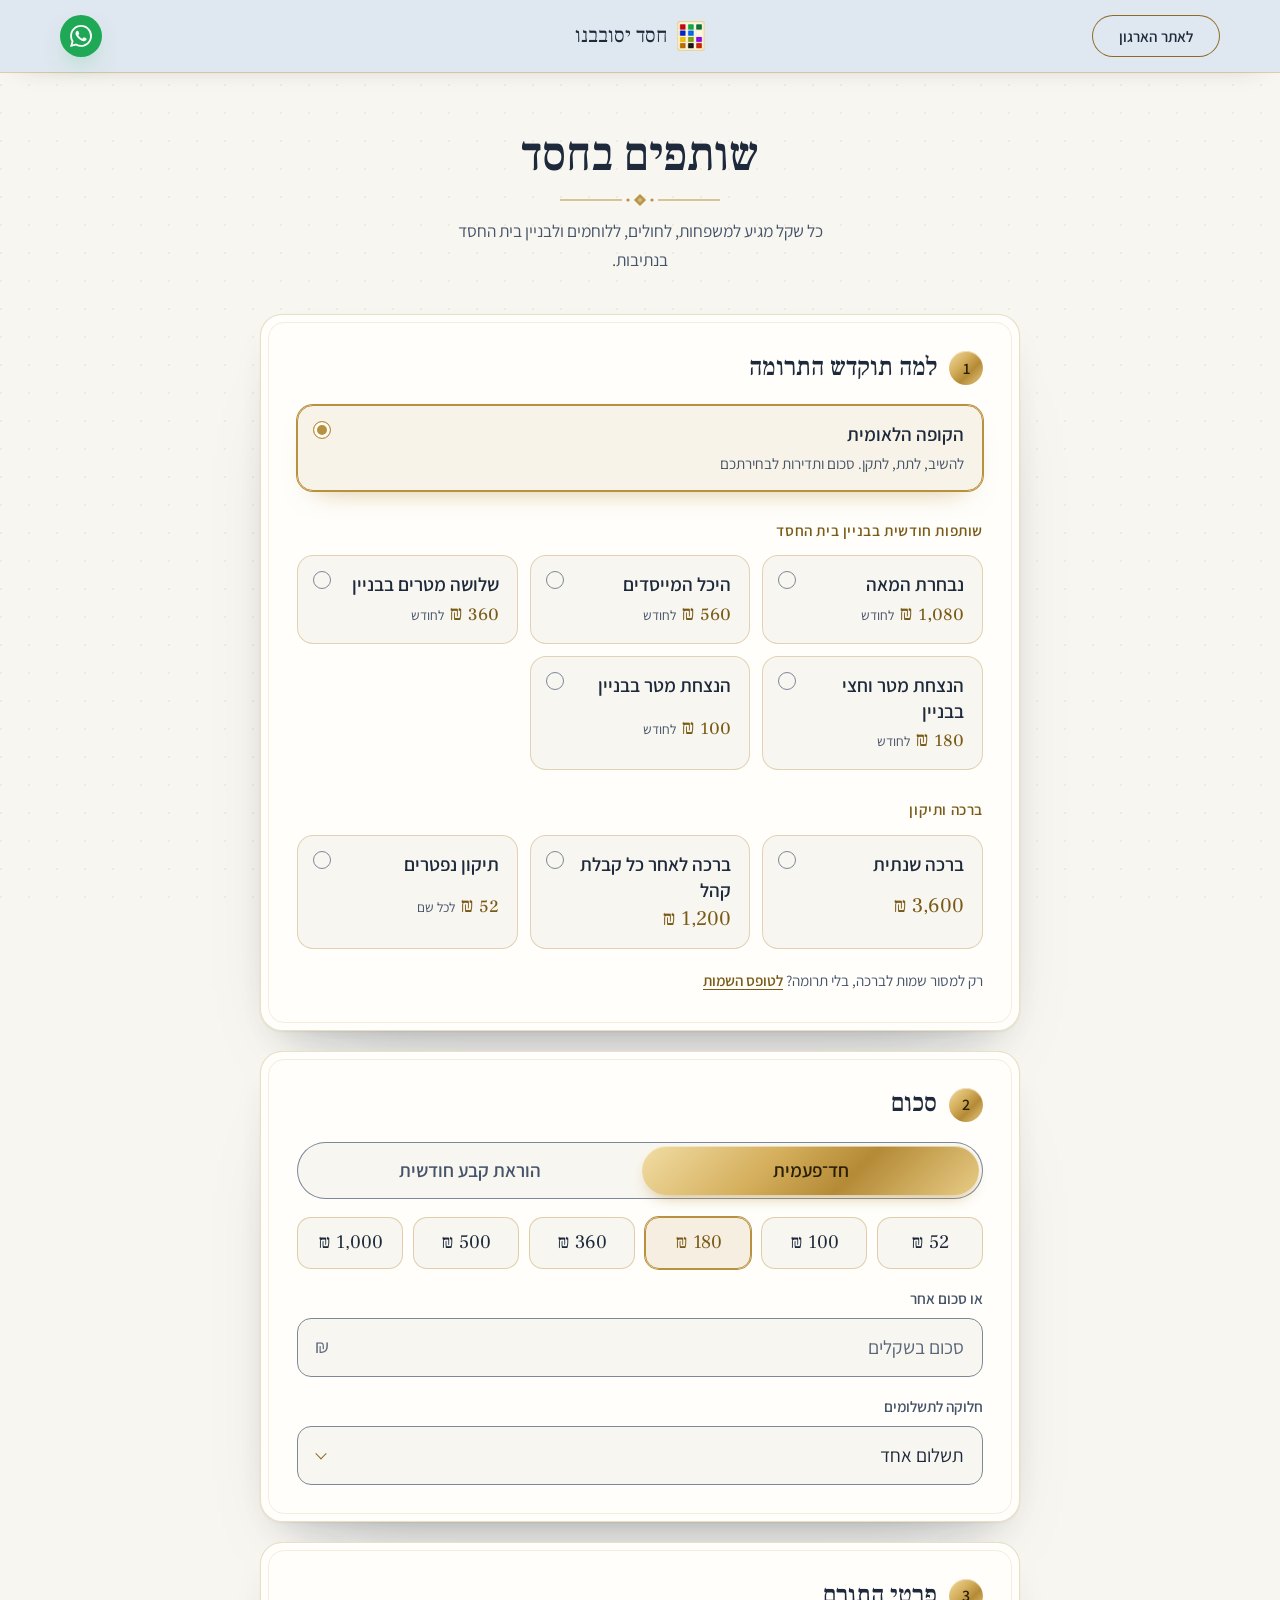
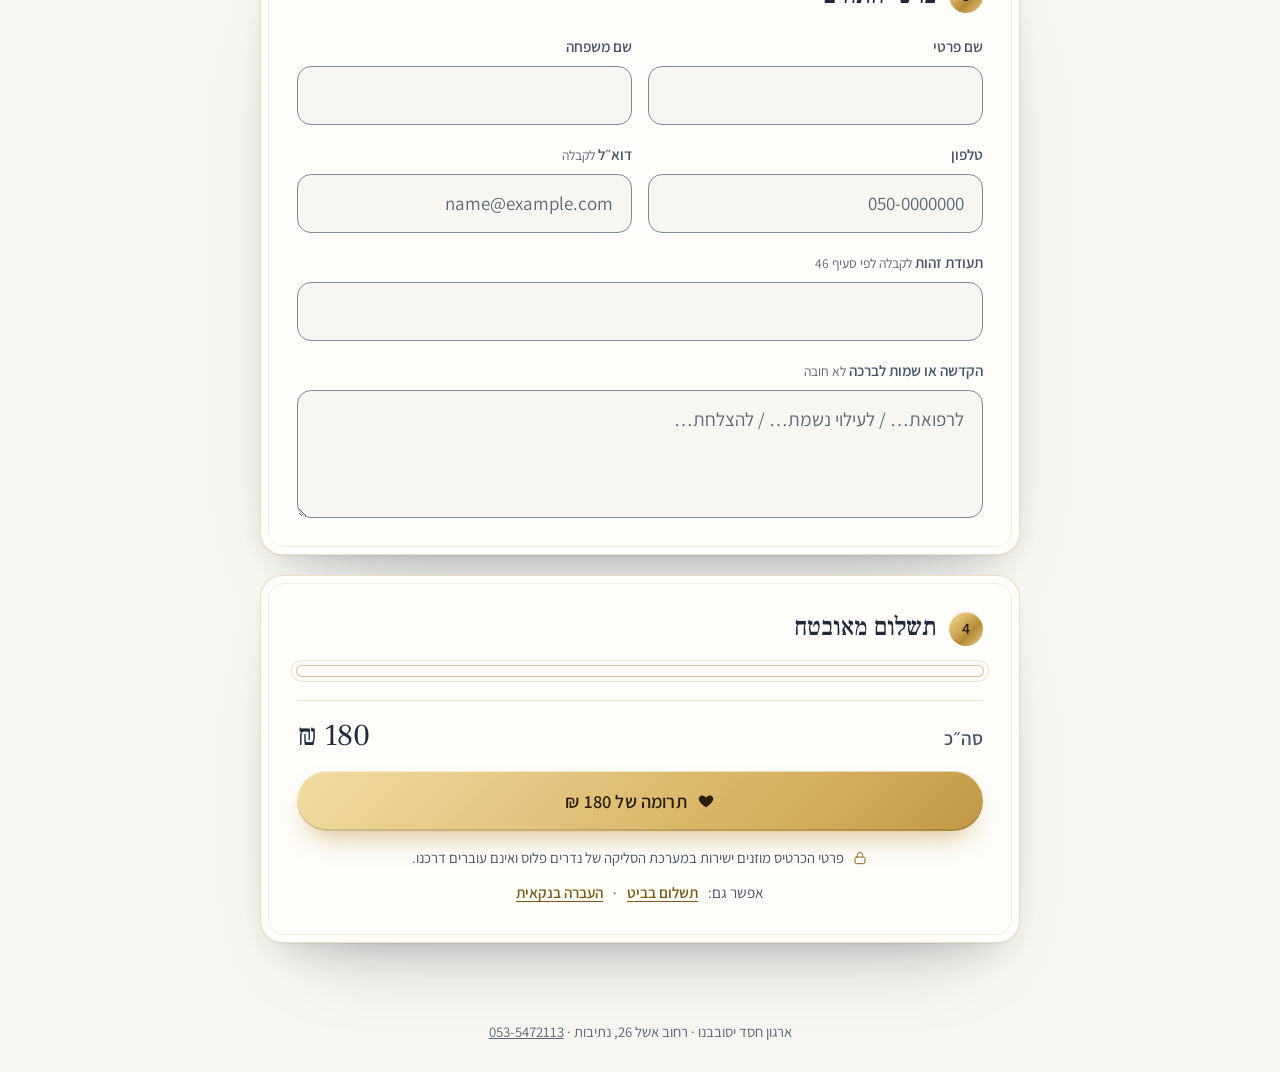
==== commit 306982ab: "No long dashes anywhere on the site; footer tagline is just הלב הפועם של כולנו" ====
--- a/donate/index.html
+++ b/donate/index.html
@@ -3,10 +3,10 @@
 <head>
 <meta charset="UTF-8">
 <meta name="viewport" content="width=device-width, initial-scale=1, viewport-fit=cover">
-<title>תרומה — חסד יסובבנו</title>
-<meta name="description" content="שותפים במפעל החסד של ארגון חסד יסובבנו — תרומה חד־פעמית או הוראת קבע, בתשלום מאובטח.">
+<title>תרומה | חסד יסובבנו</title>
+<meta name="description" content="שותפים במפעל החסד של ארגון חסד יסובבנו: תרומה חד־פעמית או הוראת קבע, בתשלום מאובטח.">
 <meta name="theme-color" content="#DCE6F0">
-<meta property="og:title" content="שותפים בחסד — חסד יסובבנו">
+<meta property="og:title" content="שותפים בחסד | חסד יסובבנו">
 <meta property="og:description" content="תרומה חד־פעמית או הוראת קבע לארגון חסד יסובבנו, נתיבות">
 <meta property="og:type" content="website">
 <meta property="og:locale" content="he_IL">
@@ -27,9 +27,9 @@
     d.classList.add('js');
   })();
 </script>
-<link rel="stylesheet" href="../assets/css/site.css">
-<link rel="stylesheet" href="../assets/css/donate.css">
-<script type="module" src="../assets/js/donate.js"></script>
+<link rel="stylesheet" href="../assets/css/site.css?v=202610082212">
+<link rel="stylesheet" href="../assets/css/donate.css?v=202610082212">
+<script type="module" src="../assets/js/donate.js?v=202610082212"></script>
 </head>
 <body class="give-page">
 <a class="skip-link" href="#give">דלג לטופס התרומה</a>
@@ -58,7 +58,7 @@
     <p class="lede">כל שקל מגיע למשפחות, לחולים, ללוחמים ולבניין בית החסד בנתיבות.</p>
   </section>
 
-  <p class="give-test" data-test-banner hidden>מצב בדיקה — מוסד הבדיקות של נדרים פלוס, לא יתבצע חיוב אמיתי</p>
+  <p class="give-test" data-test-banner hidden>מצב בדיקה: מוסד הבדיקות של נדרים פלוס, לא יתבצע חיוב אמיתי</p>
 
   <form class="give-form" id="give" novalidate>
 
@@ -72,7 +72,7 @@
                  data-groupe="הקופה הלאומית. להשיב לתת לתקן" data-kind="free">
           <span class="cat-body">
             <span class="cat-name">הקופה הלאומית</span>
-            <span class="cat-note">להשיב, לתת, לתקן — סכום ותדירות לבחירתכם</span>
+            <span class="cat-note">להשיב, לתת, לתקן. סכום ותדירות לבחירתכם</span>
           </span>
         </label>
       </div>
@@ -152,7 +152,7 @@
       </div>
 
       <div class="field" data-names-field hidden>
-        <label for="g-names">שמות הנפטרים — שם אחד בכל שורה</label>
+        <label for="g-names">שמות הנפטרים (שם אחד בכל שורה)</label>
         <textarea id="g-names" name="names" rows="4" placeholder="פלוני בן פלונית" aria-describedby="g-names-err"></textarea>
         <p class="field-err" id="g-names-err" data-err-for="names"></p>
       </div>
@@ -174,6 +174,7 @@
             <option value="12">12 חודשים</option>
             <option value="24">24 חודשים</option>
             <option value="36">36 חודשים</option>
+            <option value="48">48 חודשים</option>
           </select></div>
         </div>
       </div>
@@ -199,7 +200,7 @@
       <legend class="step-title"><span class="step-num" aria-hidden="true">4</span>תשלום מאובטח</legend>
 
       <div class="card-slip" data-card-slip>
-        <iframe id="NedarimFrame" title="פרטי כרטיס אשראי — נדרים פלוס" scrolling="no"></iframe>
+        <iframe id="NedarimFrame" title="פרטי כרטיס אשראי, נדרים פלוס" scrolling="no"></iframe>
         <p class="slip-loading" data-slip-loading>טוען טופס תשלום מאובטח…</p>
       </div>
       <p class="field-err field-err--card" data-err-for="card"></p>
--- a/assets/css/site.css
+++ b/assets/css/site.css
@@ -181,21 +181,33 @@
 .orn { width: 160px; height: 14px; color: var(--gold); }
 .section--night .orn { color: var(--gold-hi); }
 
-/* ---------- cartouche: every section title, framed and exactly centred ---------- */
+/* ---------- section headings: no box — the title sits on a gold rule that fades out from two diamonds ---------- */
 .cartouche {
-  position: relative; display: grid; justify-items: center; gap: 12px;
-  width: min(100%, 680px); margin: 0 auto clamp(48px, 6vw, 72px);
-  padding: 34px clamp(24px, 5vw, 56px) 30px; text-align: center;
-}
-.cartouche::before, .cartouche::after { content: ''; position: absolute; pointer-events: none; }
-.cartouche::before { inset: 0; border: var(--hair); border-radius: 4px; }
-.cartouche::after { inset: 6px; border: 1px solid rgb(var(--gold-rgb) / .2); border-radius: 2px; }
-.cartouche .c-corner { position: absolute; width: 11px; height: 11px; background: var(--sec-bg); border: 1px solid var(--gold); rotate: 45deg; }
-.section--night .cartouche .c-corner { background: var(--night-2); border-color: var(--gold-hi); }
-.c-corner:nth-of-type(1) { top: -6px; inset-inline-start: -6px; }
-.c-corner:nth-of-type(2) { top: -6px; inset-inline-end: -6px; }
-.c-corner:nth-of-type(3) { bottom: -6px; inset-inline-start: -6px; }
-.c-corner:nth-of-type(4) { bottom: -6px; inset-inline-end: -6px; }
+  display: grid; justify-items: center; gap: 14px;
+  width: min(100%, 820px); margin: 0 auto clamp(44px, 6vw, 72px); text-align: center;
+}
+.cartouche .title { display: grid; grid-template-columns: minmax(28px, 1fr) auto minmax(28px, 1fr); align-items: center; gap: clamp(16px, 3vw, 34px); width: 100%; }
+.cartouche .title::before, .cartouche .title::after {
+  content: ''; height: 9px; background: var(--gold);
+  -webkit-mask-repeat: no-repeat; mask-repeat: no-repeat;
+}
+/* RTL grid: ::before is the right-hand rule, ::after the left-hand one; each diamond faces the title */
+.cartouche .title::before {
+  -webkit-mask-image: url("data:image/svg+xml,%3Csvg xmlns='http://www.w3.org/2000/svg' viewBox='0 0 10 10'%3E%3Cpath d='M5 0l5 5-5 5-5-5z'/%3E%3C/svg%3E"), linear-gradient(to left, transparent, #000 85%);
+  mask-image: url("data:image/svg+xml,%3Csvg xmlns='http://www.w3.org/2000/svg' viewBox='0 0 10 10'%3E%3Cpath d='M5 0l5 5-5 5-5-5z'/%3E%3C/svg%3E"), linear-gradient(to left, transparent, #000 85%);
+  -webkit-mask-position: left center, right center; mask-position: left center, right center;
+  -webkit-mask-size: 9px 9px, calc(100% - 14px) 1px; mask-size: 9px 9px, calc(100% - 14px) 1px;
+}
+.cartouche .title::after {
+  -webkit-mask-image: url("data:image/svg+xml,%3Csvg xmlns='http://www.w3.org/2000/svg' viewBox='0 0 10 10'%3E%3Cpath d='M5 0l5 5-5 5-5-5z'/%3E%3C/svg%3E"), linear-gradient(to right, transparent, #000 85%);
+  mask-image: url("data:image/svg+xml,%3Csvg xmlns='http://www.w3.org/2000/svg' viewBox='0 0 10 10'%3E%3Cpath d='M5 0l5 5-5 5-5-5z'/%3E%3C/svg%3E"), linear-gradient(to right, transparent, #000 85%);
+  -webkit-mask-position: right center, left center; mask-position: right center, left center;
+  -webkit-mask-size: 9px 9px, calc(100% - 14px) 1px; mask-size: 9px 9px, calc(100% - 14px) 1px;
+}
+.section--night .cartouche .title::before, .section--night .cartouche .title::after { background: var(--gold-hi); }
+.cartouche .kicker { display: inline-flex; align-items: center; gap: 10px; padding: 5px 16px; border-radius: 999px; border: 1px solid rgb(var(--gold-rgb) / .45); background: rgb(var(--gold-rgb) / .08); font-size: .88rem; letter-spacing: .08em; }
+.section--night .cartouche .kicker { border-color: rgb(var(--gold-rgb) / .55); }
+.cartouche .lede { max-width: 46ch; margin-top: 2px; }
 .kicker { font-weight: 600; font-size: .9rem; letter-spacing: .22em; color: var(--gold-ink); }
 .section--night .kicker { color: var(--gold-hi); }
 .title { font-family: var(--font-display); font-weight: 500; font-size: clamp(2rem, 4vw, 3rem); line-height: 1.15; }
